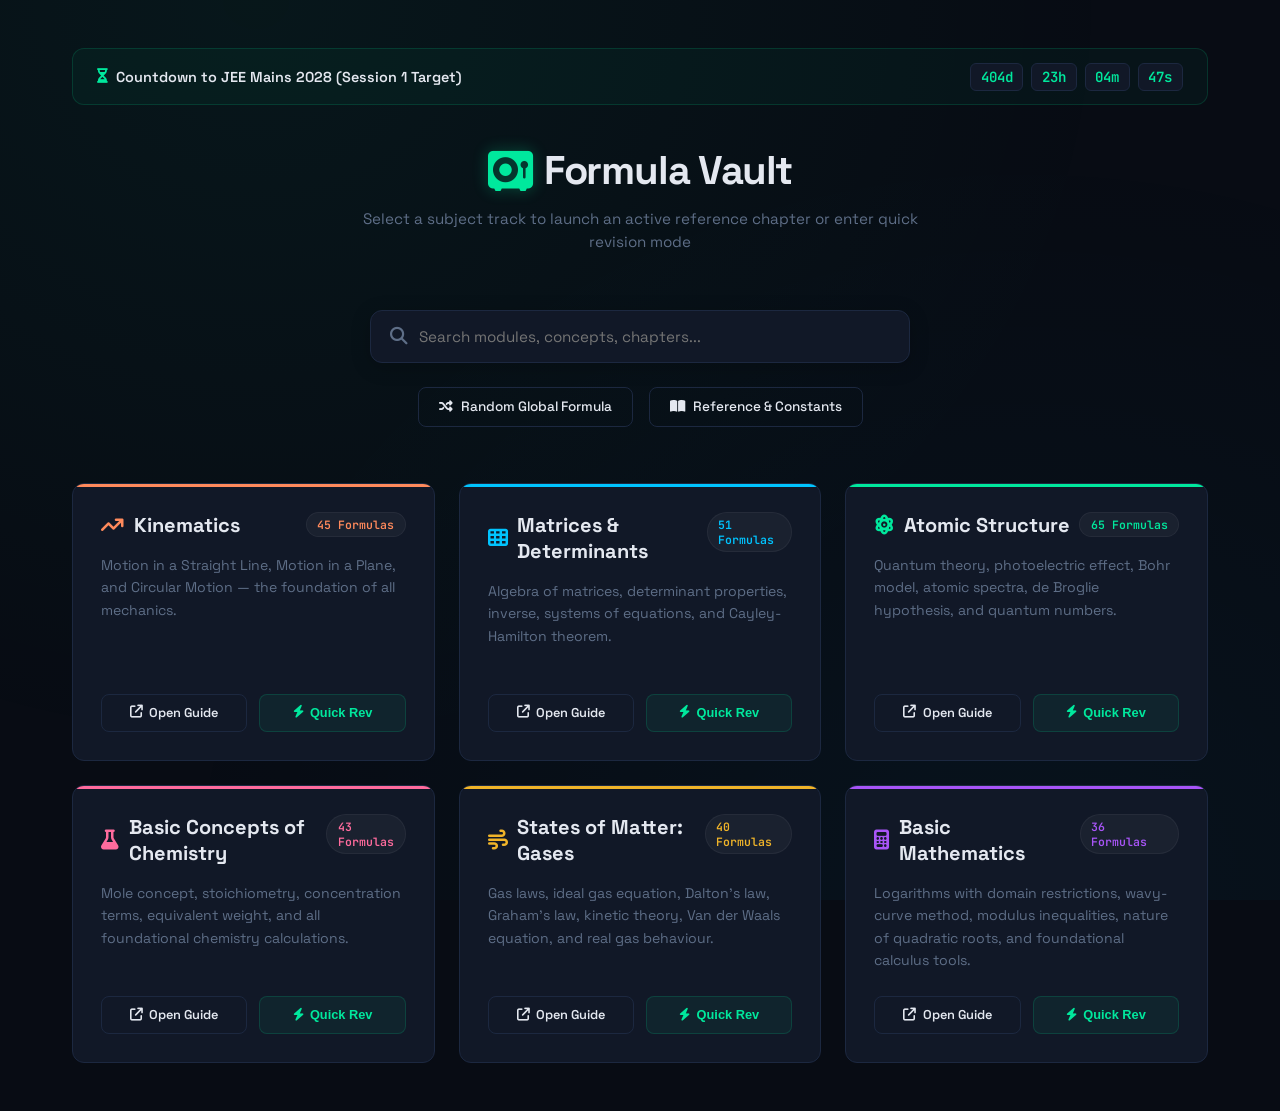
==== index.html @ 4674972c "Add files via upload" ====
<!DOCTYPE html>
<html lang="en">
<head>
<meta charset="UTF-8">
<meta name="viewport" content="width=device-width, initial-scale=1.0">
<title>Formula Vault — Portal</title>
<link href="https://fonts.googleapis.com/css2?family=Space+Grotesk:wght@300;400;500;600;700;800&family=JetBrains+Mono:wght@400;500;600&display=swap" rel="stylesheet">
<link rel="stylesheet" href="https://cdnjs.cloudflare.com/ajax/libs/font-awesome/6.5.0/css/all.min.css">
<style>
:root {
  --bg: #080c14;
  --bg2: #0e1420;
  --card: #111827;
  --card2: #161f30;
  --border: #1c2840;
  --fg: #e4e8f0;
  --muted: #5e6e87;
  --accent: #00e89d;
  --radius: 12px;
}

* { margin: 0; padding: 0; box-sizing: border-box; }

body {
  font-family: 'Space Grotesk', sans-serif;
  background: var(--bg);
  color: var(--fg);
  min-height: 100vh;
  overflow-x: hidden;
}

body::before {
  content: '';
  position: fixed;
  inset: 0;
  background: radial-gradient(ellipse at 20% 0%, rgba(0, 232, 157, 0.05), transparent 60%),
              radial-gradient(ellipse at 80% 100%, rgba(0, 196, 255, 0.04), transparent 60%);
  pointer-events: none;
  z-index: 0;
}

.portal-container {
  max-width: 1200px;
  margin: 0 auto;
  padding: 3rem 2rem;
  position: relative;
  z-index: 1;
}

/* Countdown Widget */
.countdown-container {
  background: rgba(0, 232, 157, 0.04);
  border: 1px solid rgba(0, 232, 157, 0.15);
  border-radius: var(--radius);
  padding: 0.85rem 1.5rem;
  display: flex;
  align-items: center;
  justify-content: space-between;
  margin-bottom: 2.5rem;
  flex-wrap: wrap;
  gap: 1rem;
}

.countdown-title {
  font-size: 0.9rem;
  font-weight: 600;
  color: var(--fg);
  display: flex;
  align-items: center;
  gap: 0.5rem;
}

.countdown-title i {
  color: var(--accent);
}

.countdown-timer {
  display: flex;
  gap: 0.5rem;
}

.timer-segment {
  font-family: 'JetBrains Mono', monospace;
  background: var(--card);
  border: 1px solid var(--border);
  padding: 0.25rem 0.6rem;
  border-radius: 6px;
  font-size: 0.88rem;
  font-weight: 600;
  color: var(--accent);
}

.portal-header {
  text-align: center;
  margin-bottom: 3.5rem;
}

.portal-header h1 {
  font-size: 2.5rem;
  font-weight: 800;
  color: var(--fg);
  letter-spacing: -0.03em;
  margin-bottom: 0.75rem;
  display: flex;
  align-items: center;
  justify-content: center;
  gap: 0.75rem;
}

.portal-header h1 i {
  color: var(--accent);
  text-shadow: 0 0 15px rgba(0, 232, 157, 0.3);
}

.portal-header p {
  color: var(--muted);
  font-size: 0.95rem;
  max-width: 600px;
  margin: 0 auto;
  line-height: 1.5;
}

.portal-search {
  max-width: 540px;
  margin: 2.5rem auto 1.5rem;
  position: relative;
}

.portal-search i {
  position: absolute;
  left: 1.25rem;
  top: 50%;
  transform: translateY(-50%);
  color: var(--muted);
  font-size: 1.1rem;
}

.portal-search input {
  width: 100%;
  padding: 1rem 1.25rem 1rem 3rem;
  background: var(--card);
  border: 1px solid var(--border);
  border-radius: var(--radius);
  color: var(--fg);
  font-family: inherit;
  font-size: 0.95rem;
  outline: none;
  transition: all 0.25s ease;
  box-shadow: 0 4px 20px rgba(0, 0, 0, 0.2);
}

.portal-search input:focus {
  border-color: var(--accent);
  box-shadow: 0 4px 25px rgba(0, 232, 157, 0.1);
}

.portal-actions-bar {
  display: flex;
  justify-content: center;
  gap: 1rem;
  margin-bottom: 3.5rem;
}

.action-btn {
  display: inline-flex;
  align-items: center;
  justify-content: center;
  gap: 0.5rem;
  padding: 0.65rem 1.25rem;
  border-radius: 8px;
  border: 1px solid var(--border);
  background: transparent;
  color: var(--fg);
  font-family: inherit;
  font-size: 0.85rem;
  font-weight: 500;
  cursor: pointer;
  transition: all 0.2s;
}

.action-btn:hover {
  border-color: var(--accent);
  color: var(--accent);
  background: rgba(0, 232, 157, 0.05);
}

/* Starred Cheat Sheet Section */
.starred-section {
  margin-bottom: 3.5rem;
  display: none;
}

.starred-section.has-stars {
  display: block;
}

.starred-title {
  font-size: 1.2rem;
  font-weight: 700;
  color: var(--fg);
  margin-bottom: 1.25rem;
  display: flex;
  align-items: center;
  gap: 0.5rem;
}

.starred-title i {
  color: #ffb81c;
}

.starred-grid {
  display: grid;
  grid-template-columns: repeat(auto-fill, minmax(280px, 1fr));
  gap: 1rem;
}

.starred-card {
  background: var(--card2);
  border: 1px solid var(--border);
  border-radius: 8px;
  padding: 1.1rem;
  cursor: pointer;
  position: relative;
  transition: all 0.2s;
}

.starred-card:hover {
  border-color: var(--accent);
}

.sc-header {
  display: flex;
  justify-content: space-between;
  align-items: center;
  font-size: 0.68rem;
  color: var(--muted);
  text-transform: uppercase;
  margin-bottom: 0.5rem;
  font-weight: 600;
}

.sc-name {
  font-weight: 600;
  font-size: 0.85rem;
  color: var(--fg);
  margin-bottom: 0.4rem;
}

.sc-formula {
  font-family: 'JetBrains Mono', monospace;
  font-size: 0.82rem;
  color: var(--accent);
  word-break: break-all;
}

.sc-unstar {
  background: none;
  border: none;
  color: #ffb81c;
  cursor: pointer;
  font-size: 0.85rem;
  transition: color 0.15s;
}

.sc-unstar:hover {
  color: var(--muted);
}

/* Update these two classes in your index.html style block */
.chapter-grid {
  display: grid;
  grid-template-columns: repeat(auto-fill, minmax(320px, 1fr));
  gap: 1.5rem;
  grid-auto-rows: 1fr; /* Forces all cards in a row to have the same height */
}

.chapter-card {
  background: var(--card);
  border: 1px solid var(--border);
  border-radius: var(--radius);
  padding: 1.75rem;
  transition: all 0.3s cubic-bezier(0.4, 0, 0.2, 1);
  display: flex;
  flex-direction: column;
  justify-content: space-between;
  height: 100%; /* Stretches the card to fill the row height */
  position: relative;
  overflow: hidden;
}

.chapter-card::after {
  content: '';
  position: absolute;
  top: 0;
  left: 0;
  width: 100%;
  height: 3px;
  background: var(--card-accent, var(--accent));
}

.chapter-card:hover {
  transform: translateY(-5px);
  border-color: var(--card-accent, var(--accent));
  box-shadow: 0 12px 30px -10px rgba(0, 0, 0, 0.4);
}

.chapter-card-head {
  display: flex;
  align-items: flex-start;
  justify-content: space-between;
  margin-bottom: 1rem;
}

.chapter-card-title {
  font-size: 1.25rem;
  font-weight: 700;
  color: var(--fg);
  display: flex;
  align-items: center;
  gap: 0.6rem;
}

.chapter-card-title i {
  color: var(--card-accent, var(--accent));
}

.chapter-card-desc {
  font-size: 0.88rem;
  color: var(--muted);
  margin-bottom: 1.5rem;
  line-height: 1.6;
  flex-grow: 1;
}

.badge {
  background: rgba(255, 255, 255, 0.04);
  color: var(--card-accent, var(--accent));
  border: 1px solid rgba(255, 255, 255, 0.05);
  padding: 0.25rem 0.65rem;
  border-radius: 20px;
  font-size: 0.72rem;
  font-weight: 600;
  font-family: 'JetBrains Mono', monospace;
}

.chapter-card-actions {
  display: flex;
  gap: 0.75rem;
}

.chapter-card-actions .btn {
  flex: 1;
  text-decoration: none;
  text-align: center;
  padding: 0.6rem;
  font-size: 0.8rem;
  font-weight: 600;
  border-radius: 8px;
  transition: all 0.2s;
  display: flex;
  align-items: center;
  justify-content: center;
  gap: 0.4rem;
}

.btn-guide {
  background: transparent;
  border: 1px solid var(--border);
  color: var(--fg);
}

.btn-guide:hover {
  border-color: var(--card-accent, var(--accent));
  color: var(--card-accent, var(--accent));
}

.btn-revision {
  background: rgba(0, 232, 157, 0.06);
  border: 1px solid rgba(0, 232, 157, 0.15);
  color: var(--accent);
}

.btn-revision:hover {
  background: rgba(0, 232, 157, 0.15);
  border-color: var(--accent);
}

/* Modals & Tool Sheets */
.modal-overlay {
  position: fixed;
  inset: 0;
  background: rgba(0, 0, 0, 0.8);
  z-index: 300;
  display: flex;
  align-items: center;
  justify-content: center;
  opacity: 0;
  pointer-events: none;
  transition: opacity 0.25s;
  backdrop-filter: blur(4px);
}

.modal-overlay.show {
  opacity: 1;
  pointer-events: auto;
}

.modal {
  background: var(--card);
  border: 1px solid var(--border);
  border-radius: 16px;
  padding: 2.25rem;
  max-width: 550px;
  width: 90%;
  text-align: center;
  transform: scale(0.9);
  transition: transform 0.25s;
  box-shadow: 0 20px 50px rgba(0, 0, 0, 0.6);
  position: relative;
}

.modal-overlay.show .modal {
  transform: scale(1);
}

.modal-close {
  position: absolute;
  top: 1.25rem;
  right: 1.25rem;
  background: none;
  border: none;
  color: var(--muted);
  cursor: pointer;
  font-size: 1.2rem;
  transition: color 0.15s;
}

.modal-close:hover {
  color: var(--accent);
}

.modal .modal-subject {
  font-size: 0.72rem;
  text-transform: uppercase;
  letter-spacing: 0.06em;
  margin-bottom: 0.5rem;
  font-weight: 700;
}

.modal .modal-name {
  font-size: 1.15rem;
  font-weight: 600;
  margin-bottom: 1.5rem;
  color: var(--fg);
}

.modal .modal-formula {
  font-family: 'JetBrains Mono', monospace;
  font-size: 1.3rem;
  font-weight: 600;
  padding: 1.5rem 1.25rem;
  background: var(--bg);
  border: 1px solid var(--border);
  border-radius: 10px;
  margin-bottom: 1.5rem;
  min-height: 70px;
  display: flex;
  align-items: center;
  justify-content: center;
  cursor: pointer;
  transition: all 0.2s;
  color: var(--fg);
}

.modal .modal-formula:hover {
  border-color: var(--accent);
}

.modal .modal-formula.hidden-f {
  filter: blur(10px);
  user-select: none;
}

.modal .modal-btns {
  display: flex;
  gap: 0.75rem;
  justify-content: center;
}

.modal .modal-btns button {
  padding: 0.6rem 1.5rem;
  border-radius: 8px;
  border: 1px solid var(--border);
  background: transparent;
  color: var(--fg);
  font-family: inherit;
  font-size: 0.85rem;
  font-weight: 600;
  cursor: pointer;
  transition: all 0.2s;
}

.modal .modal-btns button:hover {
  border-color: var(--accent);
  color: var(--accent);
}

.modal .modal-btns button.primary {
  background: var(--accent);
  color: #080c14;
  border-color: var(--accent);
}

.modal .modal-btns button.primary:hover {
  opacity: 0.85;
}

/* Constants Reference Panel */
.ref-table {
  width: 100%;
  border-collapse: collapse;
  margin-top: 1rem;
  text-align: left;
}

.ref-table th, .ref-table td {
  padding: 0.65rem 0.75rem;
  font-size: 0.82rem;
  border-bottom: 1px solid var(--border);
}

.ref-table th {
  color: var(--muted);
  font-weight: 600;
}

.ref-table td code {
  font-family: 'JetBrains Mono', monospace;
  color: var(--accent);
}

#toast {
  position: fixed;
  bottom: 2rem;
  right: 2rem;
  padding: 0.75rem 1.25rem;
  background: var(--card2);
  border: 1px solid var(--accent);
  border-radius: 8px;
  font-size: 0.85rem;
  color: var(--accent);
  z-index: 500;
  opacity: 0;
  transform: translateY(10px);
  transition: all 0.25s;
  pointer-events: none;
  display: flex;
  align-items: center;
  gap: 0.5rem;
  box-shadow: 0 10px 30px rgba(0, 232, 157, 0.15);
}

#toast.show {
  opacity: 1;
  transform: translateY(0);
}

.no-results {
  text-align: center;
  padding: 5rem 2rem;
  color: var(--muted);
  grid-column: 1 / -1;
}

.no-results i {
  font-size: 2.5rem;
  margin-bottom: 1.25rem;
  display: block;
  opacity: 0.4;
}

.no-results p {
  font-size: 1rem;
}
</style>
</head>
<body>

<div class="portal-container">
  <!-- Countdown targeted at JEE Main 2028 (Mid-January) -->
  <div class="countdown-container">
    <span class="countdown-title"><i class="fa-solid fa-hourglass-half"></i> Countdown to JEE Mains 2028 (Session 1 Target)</span>
    <div class="countdown-timer" id="timer">
      <div class="timer-segment" id="days">--d</div>
      <div class="timer-segment" id="hours">--h</div>
      <div class="timer-segment" id="mins">--m</div>
      <div class="timer-segment" id="secs">--s</div>
    </div>
  </div>

  <header class="portal-header">
    <h1><i class="fa-solid fa-vault"></i>Formula Vault</h1>
    <p>Select a subject track to launch an active reference chapter or enter quick revision mode</p>
  </header>

  <div class="portal-search">
    <i class="fa-solid fa-magnifying-glass"></i>
    <input type="text" id="searchInput" placeholder="Search modules, concepts, chapters..." aria-label="Search modules">
  </div>

  <div class="portal-actions-bar">
    <button class="action-btn" id="randomBtn"><i class="fa-solid fa-shuffle"></i> Random Global Formula</button>
    <button class="action-btn" id="constantsBtn"><i class="fa-solid fa-book-open"></i> Reference &amp; Constants</button>
  </div>

  <!-- Starred Formulas Cheat Sheet -->
  <section class="starred-section" id="starredSection">
    <h2 class="starred-title"><i class="fa-solid fa-star"></i> My Starred Cheat Sheet</h2>
    <div class="starred-grid" id="starredGrid"></div>
  </section>

  <div class="chapter-grid" id="chapterGrid"></div>
</div>

<!-- Global Quick Revision Modal -->
<div class="modal-overlay" id="modal">
  <div class="modal">
    <button class="modal-close" onclick="closeModal('modal')"><i class="fa-solid fa-xmark"></i></button>
    <div class="modal-subject" id="modalSubject"></div>
    <div class="modal-name" id="modalName"></div>
    <div class="modal-formula hidden-f" id="modalFormula">—</div>
    <div class="modal-btns">
      <button id="modalReveal">Reveal</button>
      <button id="modalNext" class="primary">Next</button>
    </div>
  </div>
</div>

<!-- Constants Reference Sheet Modal -->
<div class="modal-overlay" id="constantsModal">
  <div class="modal" style="text-align: left; max-width: 600px;">
    <button class="modal-close" onclick="closeModal('constantsModal')"><i class="fa-solid fa-xmark"></i></button>
    <h2 style="font-size: 1.25rem; margin-bottom: 0.5rem;"><i class="fa-solid fa-book-open" style="color: var(--accent);"></i> Physical Constants &amp; Conversions</h2>
    <p style="font-size: 0.85rem; color: var(--muted); margin-bottom: 1rem;">High-yield baseline metrics for computations.</p>
    
    <table class="ref-table">
      <thead>
        <tr>
          <th>Quantity / Constant</th>
          <th>Standard Notation / Value</th>
        </tr>
      </thead>
      <tbody>
        <tr>
          <td>Planck's Constant (<b>h</b>)</td>
          <td><code>6.626 × 10⁻³⁴ J·s</code></td>
        </tr>
        <tr>
          <td>Speed of Light (<b>c</b>)</td>
          <td><code>3 × 10⁸ m/s</code></td>
        </tr>
        <tr>
          <td>Avogadro's Number (<b>N<sub>A</sub></b>)</td>
          <td><code>6.022 × 10²³ mol⁻¹</code></td>
        </tr>
        <tr>
          <td>Universal Gas Constant (<b>R</b>)</td>
          <td><code>8.314 J/(mol·K) | 0.0821 L·atm/(mol·K)</code></td>
        </tr>
        <tr>
          <td>Electron Charge (e)</td>
          <td><code>1.602 × 10⁻¹⁹ C</code></td>
        </tr>
        <tr>
          <td>1 Electron Volt (eV)</td>
          <td><code>1.602 × 10⁻¹⁹ J</code></td>
        </tr>
        <tr>
          <td>1 Litre-Atmosphere</td>
          <td><code>101.325 Joules</code></td>
        </tr>
      </tbody>
    </table>
  </div>
</div>

<div id="toast"><i class="fa-solid fa-check"></i> <span id="toastMsg">Copied!</span></div>

<script>
const CHAPTER_MANIFEST = [
  {
    id: 'kinematics',
    title: 'Kinematics',
    desc: 'Motion in a Straight Line, Motion in a Plane, and Circular Motion — the foundation of all mechanics.',
    icon: 'fa-solid fa-arrow-trend-up',
    color: '#ff8a5c',
    count: 45,
    path: 'chapters/kinematics.html',
    keywords: ['motion', 'velocity', 'acceleration', 'gravity', 'projectile', 'circular']
  },
  {
    id: 'matrices',
    title: 'Matrices & Determinants',
    desc: 'Algebra of matrices, determinant properties, inverse, systems of equations, and Cayley-Hamilton theorem.',
    icon: 'fa-solid fa-table-cells',
    color: '#00c4ff',
    count: 51,
    path: 'chapters/matrices.html',
    keywords: ['symmetric', 'determinants', 'transpose', 'adjoint', 'cramer', 'inverse']
  },
  {
    id: 'atomic',
    title: 'Atomic Structure',
    desc: 'Quantum theory, photoelectric effect, Bohr model, atomic spectra, de Broglie hypothesis, and quantum numbers.',
    icon: 'fa-solid fa-atom',
    color: '#00e89d',
    count: 65,
    path: 'chapters/atomic-structure.html',
    keywords: ['bohr', 'quantum', 'spectral', 'rydberg', 'photoelectric', 'nodes']
  },
  {
    id: 'chemistry-concepts',
    title: 'Basic Concepts of Chemistry',
    desc: 'Mole concept, stoichiometry, concentration terms, equivalent weight, and all foundational chemistry calculations.',
    icon: 'fa-solid fa-flask',
    color: '#ff6b9d',
    count: 43,
    path: 'chapters/chemistry-concepts.html',
    keywords: ['mole', 'molarity', 'molality', 'normality', 'yield', 'stoichiometry', 'empirical']
  },
  {
    id: 'gases',
    title: 'States of Matter: Gases',
    desc: 'Gas laws, ideal gas equation, Dalton\'s law, Graham\'s law, kinetic theory, Van der Waals equation, and real gas behaviour.',
    icon: 'fa-solid fa-wind',
    color: '#f0b429',
    count: 40,
    path: 'chapters/gases.html',
    keywords: ['gas', 'boyle', 'charles', 'dalton', 'graham', 'rms', 'speed', 'thermo', 'critical', 'van der waals']
  },
  {
    id: 'basic-maths',
    title: 'Basic Mathematics',
    desc: 'Logarithms with domain restrictions, wavy-curve method, modulus inequalities, nature of quadratic roots, and foundational calculus tools.',
    icon: 'fa-solid fa-calculator',
    color: '#a855f7',
    count: 36,
    path: 'chapters/basic-maths.html',
    keywords: ['log', 'base', 'domain', 'modulus', 'inequality', 'differentiation', 'integration', 'discriminant']
  }
];

const CORE_RANDOM_POOL = [
  { subject: 'Kinematics', color: '#ff8a5c', name: 'Time of Flight', formula: 'T = 2u sinθ / g' },
  { subject: 'Kinematics', color: '#ff8a5c', name: 'Trajectory Equation', formula: 'y = x tanθ − gx² / (2u² cos²θ)' },
  { subject: 'Kinematics', color: '#ff8a5c', name: 'Centripetal Acceleration', formula: 'a_c = v²/r = ω²r' },
  { subject: 'Matrices & Determinants', color: '#00c4ff', name: 'Determinant of Adjoint', formula: '|adj A| = |A|^(n−1)' },
  { subject: 'Matrices & Determinants', color: '#00c4ff', name: 'Cayley-Hamilton Theorem', formula: 'A² − (tr A)A + |A|I = O' },
  { subject: 'Atomic Structure', color: '#00e89d', name: 'Bohr Radius', formula: 'r_n = 0.529 × n²/Z Å' },
  { subject: 'Atomic Structure', color: '#00e89d', name: 'de Broglie Wavelength', formula: 'λ = h/√(2mKE)' },
  { subject: 'Basic Concepts of Chemistry', color: '#ff6b9d', name: 'Molarity-Molality Link', formula: 'm = (M × 1000) / (1000d − M × M_solute)' },
  { subject: 'Basic Concepts of Chemistry', color: '#ff6b9d', name: 'Equivalent Weight', formula: 'E = M / n-factor' }
];

// JEE 2028 Countdown Target calculation
const targetDate = new Date('January 15, 2028 00:00:00').getTime();

function updateCountdown() {
  const now = new Date().getTime();
  const diff = targetDate - now;
  
  if (diff <= 0) {
    document.getElementById('timer').innerHTML = "<div class='timer-segment' style='width:auto;'>Session 1 Underway!</div>";
    return;
  }
  
  const days = Math.floor(diff / (1000 * 60 * 60 * 24));
  const hours = Math.floor((diff % (1000 * 60 * 60 * 24)) / (1000 * 60 * 60));
  const mins = Math.floor((diff % (1000 * 60 * 60)) / (1000 * 60));
  const secs = Math.floor((diff % (1000 * 60)) / 1000);
  
  document.getElementById('days').textContent = String(days).padStart(2, '0') + 'd';
  document.getElementById('hours').textContent = String(hours).padStart(2, '0') + 'h';
  document.getElementById('mins').textContent = String(mins).padStart(2, '0') + 'm';
  document.getElementById('secs').textContent = String(secs).padStart(2, '0') + 's';
}

setInterval(updateCountdown, 1000);
updateCountdown();

// Starred Cheat Sheet Logic
function loadStarredFormulas() {
  const starred = JSON.parse(localStorage.getItem('starredFormulas')) || [];
  const section = document.getElementById('starredSection');
  const grid = document.getElementById('starredGrid');
  
  if (starred.length === 0) {
    section.classList.remove('has-stars');
    return;
  }
  
  section.classList.add('has-stars');
  grid.innerHTML = starred.map((item, index) => `
    <div class="starred-card" onclick="copyStarredFormula('${esc(item.formula)}')">
      <div class="sc-header">
        <span>${esc(item.subject)}</span>
        <button class="sc-unstar" onclick="unstarFormula(event, ${index})"><i class="fa-solid fa-star"></i></button>
      </div>
      <div class="sc-name">${esc(item.name)}</div>
      <div class="sc-formula">${esc(item.formula)}</div>
    </div>
  `).join('');
}

function copyStarredFormula(formulaText) {
  navigator.clipboard.writeText(formulaText).then(() => {
    showToast('Formula copied!');
  });
}

function unstarFormula(event, index) {
  event.stopPropagation();
  let starred = JSON.parse(localStorage.getItem('starredFormulas')) || [];
  starred.splice(index, 1);
  localStorage.setItem('starredFormulas', JSON.stringify(starred));
  loadStarredFormulas();
}

function esc(s) { return String(s).replace(/</g, '&lt;').replace(/>/g, '&gt;'); }

function showToast(msg) {
  const t = document.getElementById('toast');
  document.getElementById('toastMsg').textContent = msg;
  t.classList.add('show');
  setTimeout(() => t.classList.remove('show'), 1500);
}

function renderDashboard(filterText = '') {
  const container = document.getElementById('chapterGrid');
  const q = filterText.toLowerCase().trim();
  
  const filtered = CHAPTER_MANIFEST.filter(item => 
    item.title.toLowerCase().includes(q) || 
    item.desc.toLowerCase().includes(q) ||
    item.keywords.some(k => k.includes(q))
  );

  if (filtered.length === 0) {
    container.innerHTML = `
      <div class="no-results">
        <i class="fa-solid fa-magnifying-glass"></i>
        <p>No chapters matched your search terms.</p>
      </div>`;
    return;
  }

  container.innerHTML = filtered.map(item => `
    <div class="chapter-card" style="--card-accent: ${item.color}">
      <div>
        <div class="chapter-card-head">
          <span class="chapter-card-title"><i class="${item.icon}"></i> ${item.title}</span>
          <span class="badge">${item.count} Formulas</span>
        </div>
        <p class="chapter-card-desc">${item.desc}</p>
      </div>
      <div class="chapter-card-actions">
        <a href="${item.path}" class="btn btn-guide"><i class="fa-solid fa-arrow-up-right-from-square"></i> Open Guide</a>
        <button class="btn btn-revision" onclick="startQuickRevision('${item.id}')"><i class="fa-solid fa-bolt"></i> Quick Rev</button>
      </div>
    </div>
  `).join('');
}

// Random Formula Modals
const modal = document.getElementById('modal');
const modalSubject = document.getElementById('modalSubject');
const modalName = document.getElementById('modalName');
const modalFormula = document.getElementById('modalFormula');
let modalRevealed = false;

function showRandomFormula() {
  const randomElement = CORE_RANDOM_POOL[Math.floor(Math.random() * CORE_RANDOM_POOL.length)];
  modalSubject.textContent = randomElement.subject;
  modalSubject.style.color = randomElement.color;
  modalName.textContent = randomElement.name;
  modalFormula.textContent = randomElement.formula;
  modalFormula.classList.add('hidden-f');
  modalRevealed = false;
  document.getElementById('modalReveal').textContent = 'Reveal';
  modal.classList.add('show');
}

function startQuickRevision(chapterId) {
  const chapter = CHAPTER_MANIFEST.find(c => c.id === chapterId);
  if (chapter) {
    window.location.href = `${chapter.path}?mode=quick`;
  }
}

function closeModal(modalId) {
  document.getElementById(modalId).classList.remove('show');
}

document.getElementById('searchInput').addEventListener('input', e => renderDashboard(e.target.value));
document.getElementById('randomBtn').addEventListener('click', showRandomFormula);
document.getElementById('constantsBtn').addEventListener('click', () => {
  document.getElementById('constantsModal').classList.add('show');
});

document.getElementById('modalReveal').addEventListener('click', () => {
  if (!modalRevealed) {
    modalFormula.classList.remove('hidden-f');
    modalRevealed = true;
    document.getElementById('modalReveal').textContent = 'Copy';
  } else {
    navigator.clipboard.writeText(modalFormula.textContent).then(() => {
      showToast('Formula copied!');
    });
  }
});

document.getElementById('modalNext').addEventListener('click', showRandomFormula);

// Close overlay if background clicked
window.addEventListener('click', e => {
  if (e.target.classList.contains('modal-overlay')) {
    e.target.classList.remove('show');
  }
});

// Run layout render on execution
renderDashboard();
loadStarredFormulas();
</script>
</body>
</html>
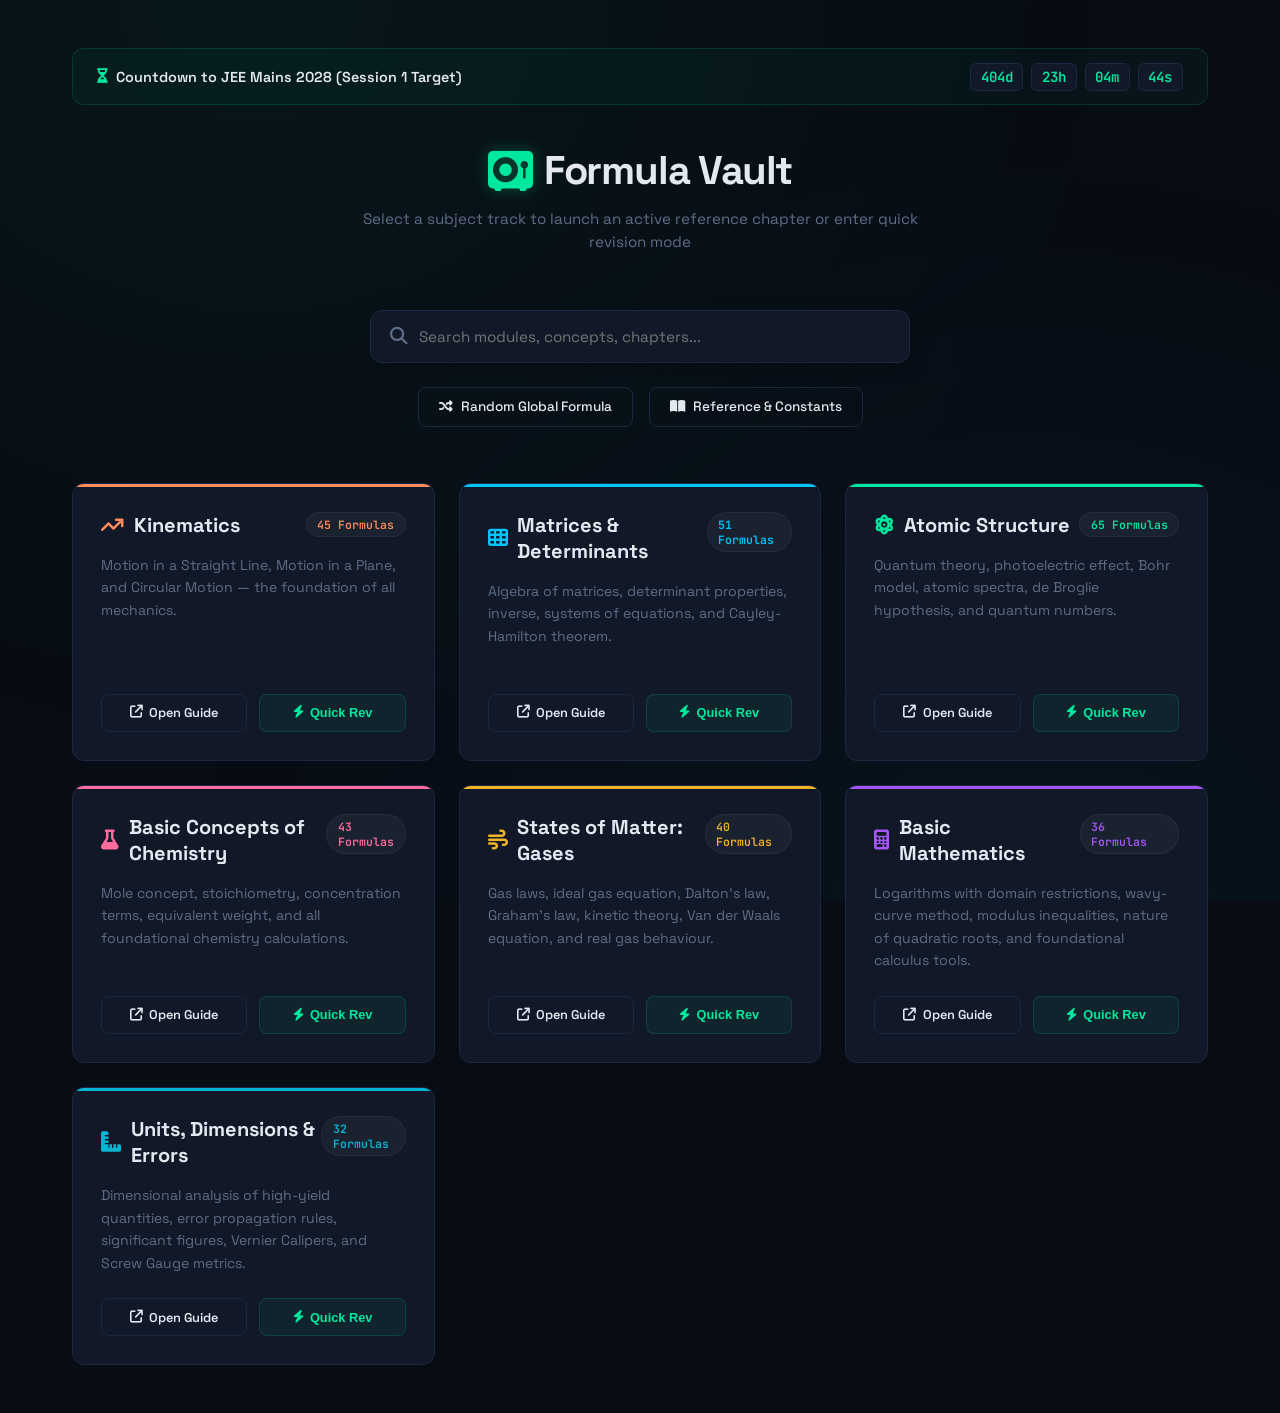
==== commit 477315ac: "Add units and dimensions section to index.html" ====
--- a/index.html
+++ b/index.html
@@ -747,6 +747,16 @@
     count: 36,
     path: 'chapters/basic-maths.html',
     keywords: ['log', 'base', 'domain', 'modulus', 'inequality', 'differentiation', 'integration', 'discriminant']
+  },
+  {
+    id: 'units-dimensions',
+    title: 'Units, Dimensions & Errors',
+    desc: 'Dimensional analysis of high-yield quantities, error propagation rules, significant figures, Vernier Calipers, and Screw Gauge metrics.',
+    icon: 'fa-solid fa-ruler-combined',
+    color: '#06b6d4',
+    count: 32,
+    path: 'chapters/units-dimensions.html',
+    keywords: ['dimension', 'unit', 'error', 'vernier', 'screw gauge', 'significant', 'least count']
   }
 ];
 
@@ -933,4 +943,4 @@
 loadStarredFormulas();
 </script>
 </body>
-</html>+</html>
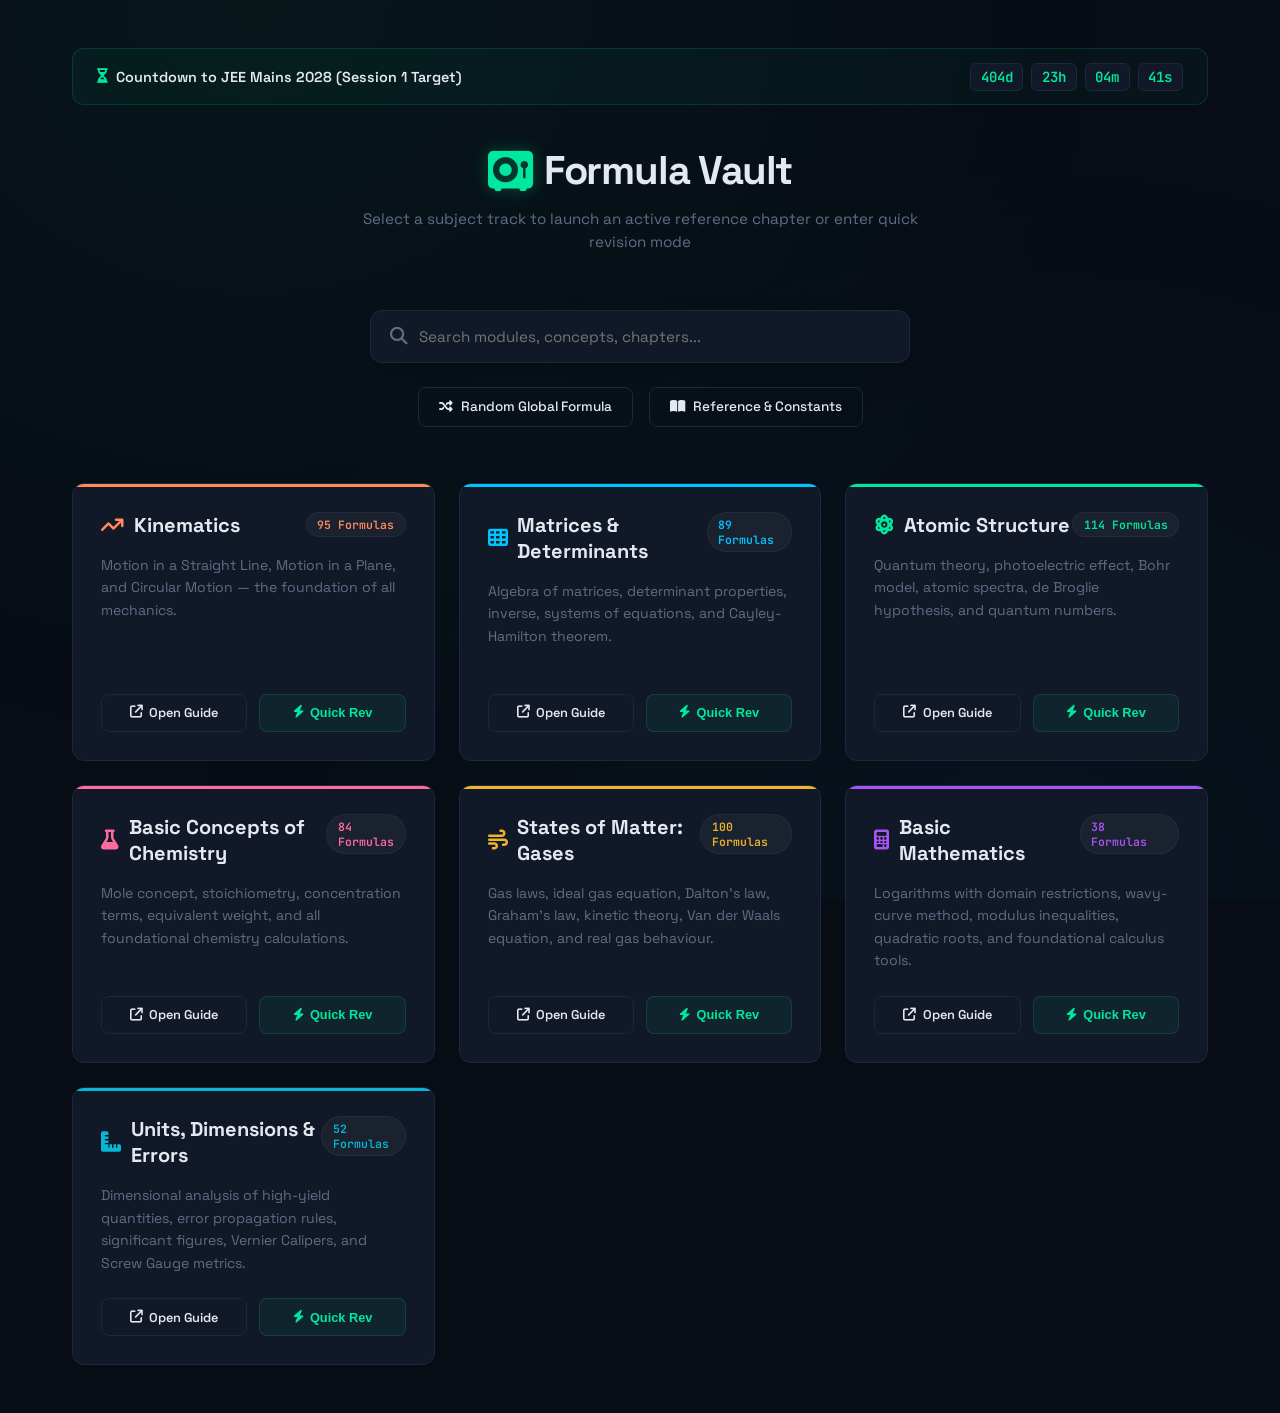
==== commit da4caef8: "Update chapter counts and descriptions in index.html" ====
--- a/index.html
+++ b/index.html
@@ -694,7 +694,7 @@
     desc: 'Motion in a Straight Line, Motion in a Plane, and Circular Motion — the foundation of all mechanics.',
     icon: 'fa-solid fa-arrow-trend-up',
     color: '#ff8a5c',
-    count: 45,
+    count: 95,
     path: 'chapters/kinematics.html',
     keywords: ['motion', 'velocity', 'acceleration', 'gravity', 'projectile', 'circular']
   },
@@ -704,7 +704,7 @@
     desc: 'Algebra of matrices, determinant properties, inverse, systems of equations, and Cayley-Hamilton theorem.',
     icon: 'fa-solid fa-table-cells',
     color: '#00c4ff',
-    count: 51,
+    count: 89,
     path: 'chapters/matrices.html',
     keywords: ['symmetric', 'determinants', 'transpose', 'adjoint', 'cramer', 'inverse']
   },
@@ -714,7 +714,7 @@
     desc: 'Quantum theory, photoelectric effect, Bohr model, atomic spectra, de Broglie hypothesis, and quantum numbers.',
     icon: 'fa-solid fa-atom',
     color: '#00e89d',
-    count: 65,
+    count: 114,
     path: 'chapters/atomic-structure.html',
     keywords: ['bohr', 'quantum', 'spectral', 'rydberg', 'photoelectric', 'nodes']
   },
@@ -724,7 +724,7 @@
     desc: 'Mole concept, stoichiometry, concentration terms, equivalent weight, and all foundational chemistry calculations.',
     icon: 'fa-solid fa-flask',
     color: '#ff6b9d',
-    count: 43,
+    count: 84,
     path: 'chapters/chemistry-concepts.html',
     keywords: ['mole', 'molarity', 'molality', 'normality', 'yield', 'stoichiometry', 'empirical']
   },
@@ -734,17 +734,17 @@
     desc: 'Gas laws, ideal gas equation, Dalton\'s law, Graham\'s law, kinetic theory, Van der Waals equation, and real gas behaviour.',
     icon: 'fa-solid fa-wind',
     color: '#f0b429',
-    count: 40,
+    count: 100,
     path: 'chapters/gases.html',
     keywords: ['gas', 'boyle', 'charles', 'dalton', 'graham', 'rms', 'speed', 'thermo', 'critical', 'van der waals']
   },
   {
     id: 'basic-maths',
     title: 'Basic Mathematics',
-    desc: 'Logarithms with domain restrictions, wavy-curve method, modulus inequalities, nature of quadratic roots, and foundational calculus tools.',
+    desc: 'Logarithms with domain restrictions, wavy-curve method, modulus inequalities, quadratic roots, and foundational calculus tools.',
     icon: 'fa-solid fa-calculator',
     color: '#a855f7',
-    count: 36,
+    count: 38,
     path: 'chapters/basic-maths.html',
     keywords: ['log', 'base', 'domain', 'modulus', 'inequality', 'differentiation', 'integration', 'discriminant']
   },
@@ -754,7 +754,7 @@
     desc: 'Dimensional analysis of high-yield quantities, error propagation rules, significant figures, Vernier Calipers, and Screw Gauge metrics.',
     icon: 'fa-solid fa-ruler-combined',
     color: '#06b6d4',
-    count: 32,
+    count: 52,
     path: 'chapters/units-dimensions.html',
     keywords: ['dimension', 'unit', 'error', 'vernier', 'screw gauge', 'significant', 'least count']
   }
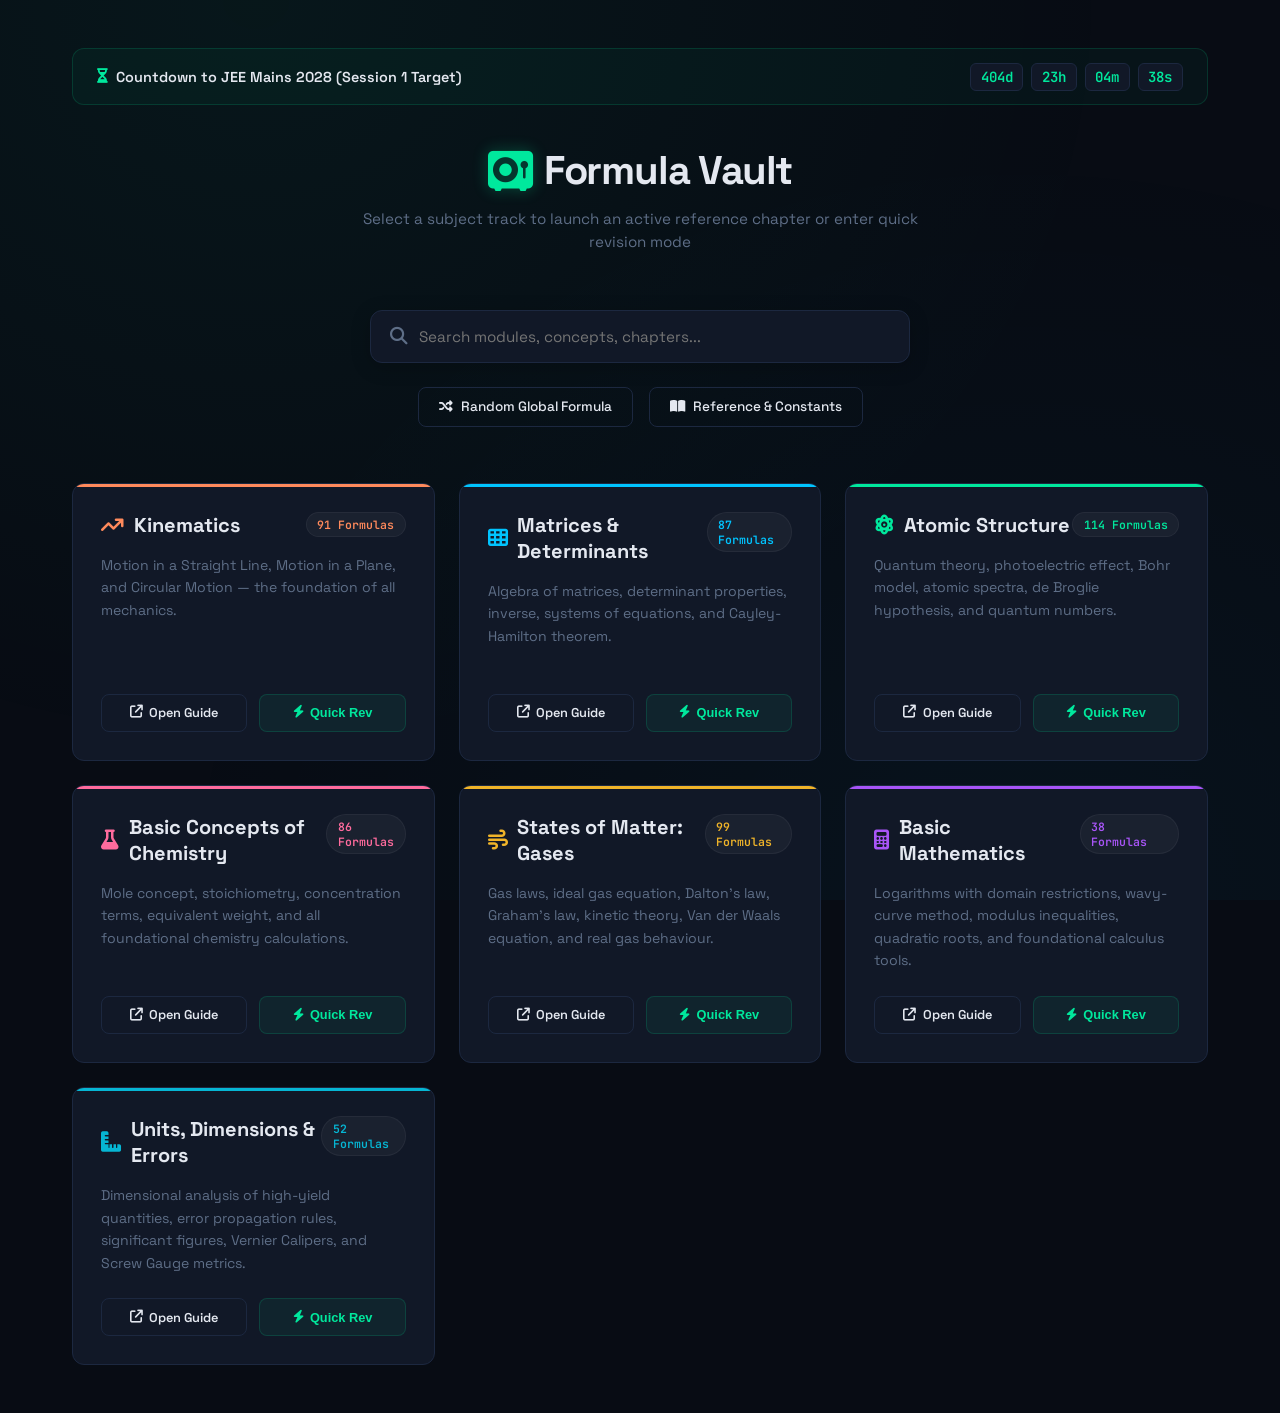
==== commit 6163261f: "Update chapter counts in index.html" ====
--- a/index.html
+++ b/index.html
@@ -694,7 +694,7 @@
     desc: 'Motion in a Straight Line, Motion in a Plane, and Circular Motion — the foundation of all mechanics.',
     icon: 'fa-solid fa-arrow-trend-up',
     color: '#ff8a5c',
-    count: 95,
+    count: 91,
     path: 'chapters/kinematics.html',
     keywords: ['motion', 'velocity', 'acceleration', 'gravity', 'projectile', 'circular']
   },
@@ -704,7 +704,7 @@
     desc: 'Algebra of matrices, determinant properties, inverse, systems of equations, and Cayley-Hamilton theorem.',
     icon: 'fa-solid fa-table-cells',
     color: '#00c4ff',
-    count: 89,
+    count: 87,
     path: 'chapters/matrices.html',
     keywords: ['symmetric', 'determinants', 'transpose', 'adjoint', 'cramer', 'inverse']
   },
@@ -724,7 +724,7 @@
     desc: 'Mole concept, stoichiometry, concentration terms, equivalent weight, and all foundational chemistry calculations.',
     icon: 'fa-solid fa-flask',
     color: '#ff6b9d',
-    count: 84,
+    count: 86,
     path: 'chapters/chemistry-concepts.html',
     keywords: ['mole', 'molarity', 'molality', 'normality', 'yield', 'stoichiometry', 'empirical']
   },
@@ -734,7 +734,7 @@
     desc: 'Gas laws, ideal gas equation, Dalton\'s law, Graham\'s law, kinetic theory, Van der Waals equation, and real gas behaviour.',
     icon: 'fa-solid fa-wind',
     color: '#f0b429',
-    count: 100,
+    count: 99,
     path: 'chapters/gases.html',
     keywords: ['gas', 'boyle', 'charles', 'dalton', 'graham', 'rms', 'speed', 'thermo', 'critical', 'van der waals']
   },
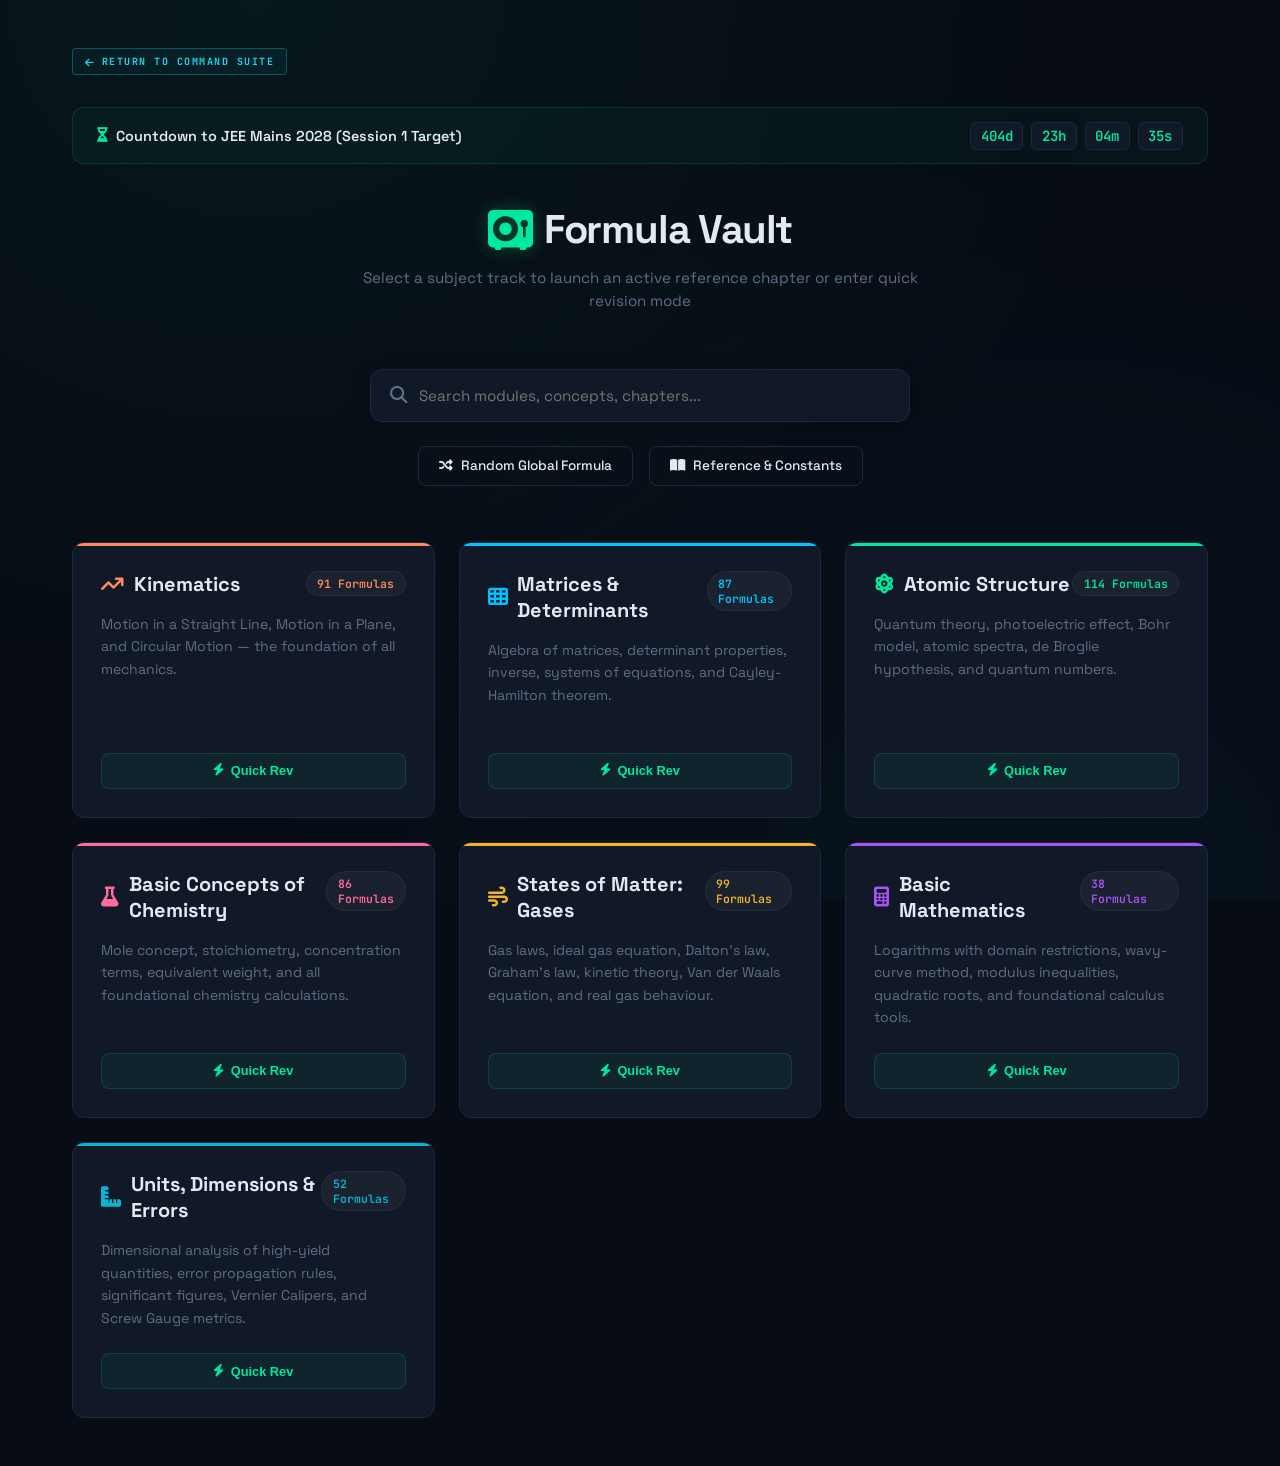
==== commit 1cf4d1f6: "Refactor index.html to include external resources Updated the HTML structure and added external styl" ====
--- a/index.html
+++ b/index.html
@@ -1,946 +1,124 @@
 <!DOCTYPE html>
 <html lang="en">
 <head>
-<meta charset="UTF-8">
-<meta name="viewport" content="width=device-width, initial-scale=1.0">
-<title>Formula Vault — Portal</title>
-<link href="https://fonts.googleapis.com/css2?family=Space+Grotesk:wght@300;400;500;600;700;800&family=JetBrains+Mono:wght@400;500;600&display=swap" rel="stylesheet">
-<link rel="stylesheet" href="https://cdnjs.cloudflare.com/ajax/libs/font-awesome/6.5.0/css/all.min.css">
-<style>
-:root {
-  --bg: #080c14;
-  --bg2: #0e1420;
-  --card: #111827;
-  --card2: #161f30;
-  --border: #1c2840;
-  --fg: #e4e8f0;
-  --muted: #5e6e87;
-  --accent: #00e89d;
-  --radius: 12px;
-}
-
-* { margin: 0; padding: 0; box-sizing: border-box; }
-
-body {
-  font-family: 'Space Grotesk', sans-serif;
-  background: var(--bg);
-  color: var(--fg);
-  min-height: 100vh;
-  overflow-x: hidden;
-}
-
-body::before {
-  content: '';
-  position: fixed;
-  inset: 0;
-  background: radial-gradient(ellipse at 20% 0%, rgba(0, 232, 157, 0.05), transparent 60%),
-              radial-gradient(ellipse at 80% 100%, rgba(0, 196, 255, 0.04), transparent 60%);
-  pointer-events: none;
-  z-index: 0;
-}
-
-.portal-container {
-  max-width: 1200px;
-  margin: 0 auto;
-  padding: 3rem 2rem;
-  position: relative;
-  z-index: 1;
-}
-
-/* Countdown Widget */
-.countdown-container {
-  background: rgba(0, 232, 157, 0.04);
-  border: 1px solid rgba(0, 232, 157, 0.15);
-  border-radius: var(--radius);
-  padding: 0.85rem 1.5rem;
-  display: flex;
-  align-items: center;
-  justify-content: space-between;
-  margin-bottom: 2.5rem;
-  flex-wrap: wrap;
-  gap: 1rem;
-}
-
-.countdown-title {
-  font-size: 0.9rem;
-  font-weight: 600;
-  color: var(--fg);
-  display: flex;
-  align-items: center;
-  gap: 0.5rem;
-}
-
-.countdown-title i {
-  color: var(--accent);
-}
-
-.countdown-timer {
-  display: flex;
-  gap: 0.5rem;
-}
-
-.timer-segment {
-  font-family: 'JetBrains Mono', monospace;
-  background: var(--card);
-  border: 1px solid var(--border);
-  padding: 0.25rem 0.6rem;
-  border-radius: 6px;
-  font-size: 0.88rem;
-  font-weight: 600;
-  color: var(--accent);
-}
-
-.portal-header {
-  text-align: center;
-  margin-bottom: 3.5rem;
-}
-
-.portal-header h1 {
-  font-size: 2.5rem;
-  font-weight: 800;
-  color: var(--fg);
-  letter-spacing: -0.03em;
-  margin-bottom: 0.75rem;
-  display: flex;
-  align-items: center;
-  justify-content: center;
-  gap: 0.75rem;
-}
-
-.portal-header h1 i {
-  color: var(--accent);
-  text-shadow: 0 0 15px rgba(0, 232, 157, 0.3);
-}
-
-.portal-header p {
-  color: var(--muted);
-  font-size: 0.95rem;
-  max-width: 600px;
-  margin: 0 auto;
-  line-height: 1.5;
-}
-
-.portal-search {
-  max-width: 540px;
-  margin: 2.5rem auto 1.5rem;
-  position: relative;
-}
-
-.portal-search i {
-  position: absolute;
-  left: 1.25rem;
-  top: 50%;
-  transform: translateY(-50%);
-  color: var(--muted);
-  font-size: 1.1rem;
-}
-
-.portal-search input {
-  width: 100%;
-  padding: 1rem 1.25rem 1rem 3rem;
-  background: var(--card);
-  border: 1px solid var(--border);
-  border-radius: var(--radius);
-  color: var(--fg);
-  font-family: inherit;
-  font-size: 0.95rem;
-  outline: none;
-  transition: all 0.25s ease;
-  box-shadow: 0 4px 20px rgba(0, 0, 0, 0.2);
-}
-
-.portal-search input:focus {
-  border-color: var(--accent);
-  box-shadow: 0 4px 25px rgba(0, 232, 157, 0.1);
-}
-
-.portal-actions-bar {
-  display: flex;
-  justify-content: center;
-  gap: 1rem;
-  margin-bottom: 3.5rem;
-}
-
-.action-btn {
-  display: inline-flex;
-  align-items: center;
-  justify-content: center;
-  gap: 0.5rem;
-  padding: 0.65rem 1.25rem;
-  border-radius: 8px;
-  border: 1px solid var(--border);
-  background: transparent;
-  color: var(--fg);
-  font-family: inherit;
-  font-size: 0.85rem;
-  font-weight: 500;
-  cursor: pointer;
-  transition: all 0.2s;
-}
-
-.action-btn:hover {
-  border-color: var(--accent);
-  color: var(--accent);
-  background: rgba(0, 232, 157, 0.05);
-}
-
-/* Starred Cheat Sheet Section */
-.starred-section {
-  margin-bottom: 3.5rem;
-  display: none;
-}
-
-.starred-section.has-stars {
-  display: block;
-}
-
-.starred-title {
-  font-size: 1.2rem;
-  font-weight: 700;
-  color: var(--fg);
-  margin-bottom: 1.25rem;
-  display: flex;
-  align-items: center;
-  gap: 0.5rem;
-}
-
-.starred-title i {
-  color: #ffb81c;
-}
-
-.starred-grid {
-  display: grid;
-  grid-template-columns: repeat(auto-fill, minmax(280px, 1fr));
-  gap: 1rem;
-}
-
-.starred-card {
-  background: var(--card2);
-  border: 1px solid var(--border);
-  border-radius: 8px;
-  padding: 1.1rem;
-  cursor: pointer;
-  position: relative;
-  transition: all 0.2s;
-}
-
-.starred-card:hover {
-  border-color: var(--accent);
-}
-
-.sc-header {
-  display: flex;
-  justify-content: space-between;
-  align-items: center;
-  font-size: 0.68rem;
-  color: var(--muted);
-  text-transform: uppercase;
-  margin-bottom: 0.5rem;
-  font-weight: 600;
-}
-
-.sc-name {
-  font-weight: 600;
-  font-size: 0.85rem;
-  color: var(--fg);
-  margin-bottom: 0.4rem;
-}
-
-.sc-formula {
-  font-family: 'JetBrains Mono', monospace;
-  font-size: 0.82rem;
-  color: var(--accent);
-  word-break: break-all;
-}
-
-.sc-unstar {
-  background: none;
-  border: none;
-  color: #ffb81c;
-  cursor: pointer;
-  font-size: 0.85rem;
-  transition: color 0.15s;
-}
-
-.sc-unstar:hover {
-  color: var(--muted);
-}
-
-/* Update these two classes in your index.html style block */
-.chapter-grid {
-  display: grid;
-  grid-template-columns: repeat(auto-fill, minmax(320px, 1fr));
-  gap: 1.5rem;
-  grid-auto-rows: 1fr; /* Forces all cards in a row to have the same height */
-}
-
-.chapter-card {
-  background: var(--card);
-  border: 1px solid var(--border);
-  border-radius: var(--radius);
-  padding: 1.75rem;
-  transition: all 0.3s cubic-bezier(0.4, 0, 0.2, 1);
-  display: flex;
-  flex-direction: column;
-  justify-content: space-between;
-  height: 100%; /* Stretches the card to fill the row height */
-  position: relative;
-  overflow: hidden;
-}
-
-.chapter-card::after {
-  content: '';
-  position: absolute;
-  top: 0;
-  left: 0;
-  width: 100%;
-  height: 3px;
-  background: var(--card-accent, var(--accent));
-}
-
-.chapter-card:hover {
-  transform: translateY(-5px);
-  border-color: var(--card-accent, var(--accent));
-  box-shadow: 0 12px 30px -10px rgba(0, 0, 0, 0.4);
-}
-
-.chapter-card-head {
-  display: flex;
-  align-items: flex-start;
-  justify-content: space-between;
-  margin-bottom: 1rem;
-}
-
-.chapter-card-title {
-  font-size: 1.25rem;
-  font-weight: 700;
-  color: var(--fg);
-  display: flex;
-  align-items: center;
-  gap: 0.6rem;
-}
-
-.chapter-card-title i {
-  color: var(--card-accent, var(--accent));
-}
-
-.chapter-card-desc {
-  font-size: 0.88rem;
-  color: var(--muted);
-  margin-bottom: 1.5rem;
-  line-height: 1.6;
-  flex-grow: 1;
-}
-
-.badge {
-  background: rgba(255, 255, 255, 0.04);
-  color: var(--card-accent, var(--accent));
-  border: 1px solid rgba(255, 255, 255, 0.05);
-  padding: 0.25rem 0.65rem;
-  border-radius: 20px;
-  font-size: 0.72rem;
-  font-weight: 600;
-  font-family: 'JetBrains Mono', monospace;
-}
-
-.chapter-card-actions {
-  display: flex;
-  gap: 0.75rem;
-}
-
-.chapter-card-actions .btn {
-  flex: 1;
-  text-decoration: none;
-  text-align: center;
-  padding: 0.6rem;
-  font-size: 0.8rem;
-  font-weight: 600;
-  border-radius: 8px;
-  transition: all 0.2s;
-  display: flex;
-  align-items: center;
-  justify-content: center;
-  gap: 0.4rem;
-}
-
-.btn-guide {
-  background: transparent;
-  border: 1px solid var(--border);
-  color: var(--fg);
-}
-
-.btn-guide:hover {
-  border-color: var(--card-accent, var(--accent));
-  color: var(--card-accent, var(--accent));
-}
-
-.btn-revision {
-  background: rgba(0, 232, 157, 0.06);
-  border: 1px solid rgba(0, 232, 157, 0.15);
-  color: var(--accent);
-}
-
-.btn-revision:hover {
-  background: rgba(0, 232, 157, 0.15);
-  border-color: var(--accent);
-}
-
-/* Modals & Tool Sheets */
-.modal-overlay {
-  position: fixed;
-  inset: 0;
-  background: rgba(0, 0, 0, 0.8);
-  z-index: 300;
-  display: flex;
-  align-items: center;
-  justify-content: center;
-  opacity: 0;
-  pointer-events: none;
-  transition: opacity 0.25s;
-  backdrop-filter: blur(4px);
-}
-
-.modal-overlay.show {
-  opacity: 1;
-  pointer-events: auto;
-}
-
-.modal {
-  background: var(--card);
-  border: 1px solid var(--border);
-  border-radius: 16px;
-  padding: 2.25rem;
-  max-width: 550px;
-  width: 90%;
-  text-align: center;
-  transform: scale(0.9);
-  transition: transform 0.25s;
-  box-shadow: 0 20px 50px rgba(0, 0, 0, 0.6);
-  position: relative;
-}
-
-.modal-overlay.show .modal {
-  transform: scale(1);
-}
-
-.modal-close {
-  position: absolute;
-  top: 1.25rem;
-  right: 1.25rem;
-  background: none;
-  border: none;
-  color: var(--muted);
-  cursor: pointer;
-  font-size: 1.2rem;
-  transition: color 0.15s;
-}
-
-.modal-close:hover {
-  color: var(--accent);
-}
-
-.modal .modal-subject {
-  font-size: 0.72rem;
-  text-transform: uppercase;
-  letter-spacing: 0.06em;
-  margin-bottom: 0.5rem;
-  font-weight: 700;
-}
-
-.modal .modal-name {
-  font-size: 1.15rem;
-  font-weight: 600;
-  margin-bottom: 1.5rem;
-  color: var(--fg);
-}
-
-.modal .modal-formula {
-  font-family: 'JetBrains Mono', monospace;
-  font-size: 1.3rem;
-  font-weight: 600;
-  padding: 1.5rem 1.25rem;
-  background: var(--bg);
-  border: 1px solid var(--border);
-  border-radius: 10px;
-  margin-bottom: 1.5rem;
-  min-height: 70px;
-  display: flex;
-  align-items: center;
-  justify-content: center;
-  cursor: pointer;
-  transition: all 0.2s;
-  color: var(--fg);
-}
-
-.modal .modal-formula:hover {
-  border-color: var(--accent);
-}
-
-.modal .modal-formula.hidden-f {
-  filter: blur(10px);
-  user-select: none;
-}
-
-.modal .modal-btns {
-  display: flex;
-  gap: 0.75rem;
-  justify-content: center;
-}
-
-.modal .modal-btns button {
-  padding: 0.6rem 1.5rem;
-  border-radius: 8px;
-  border: 1px solid var(--border);
-  background: transparent;
-  color: var(--fg);
-  font-family: inherit;
-  font-size: 0.85rem;
-  font-weight: 600;
-  cursor: pointer;
-  transition: all 0.2s;
-}
-
-.modal .modal-btns button:hover {
-  border-color: var(--accent);
-  color: var(--accent);
-}
-
-.modal .modal-btns button.primary {
-  background: var(--accent);
-  color: #080c14;
-  border-color: var(--accent);
-}
-
-.modal .modal-btns button.primary:hover {
-  opacity: 0.85;
-}
-
-/* Constants Reference Panel */
-.ref-table {
-  width: 100%;
-  border-collapse: collapse;
-  margin-top: 1rem;
-  text-align: left;
-}
-
-.ref-table th, .ref-table td {
-  padding: 0.65rem 0.75rem;
-  font-size: 0.82rem;
-  border-bottom: 1px solid var(--border);
-}
-
-.ref-table th {
-  color: var(--muted);
-  font-weight: 600;
-}
-
-.ref-table td code {
-  font-family: 'JetBrains Mono', monospace;
-  color: var(--accent);
-}
-
-#toast {
-  position: fixed;
-  bottom: 2rem;
-  right: 2rem;
-  padding: 0.75rem 1.25rem;
-  background: var(--card2);
-  border: 1px solid var(--accent);
-  border-radius: 8px;
-  font-size: 0.85rem;
-  color: var(--accent);
-  z-index: 500;
-  opacity: 0;
-  transform: translateY(10px);
-  transition: all 0.25s;
-  pointer-events: none;
-  display: flex;
-  align-items: center;
-  gap: 0.5rem;
-  box-shadow: 0 10px 30px rgba(0, 232, 157, 0.15);
-}
-
-#toast.show {
-  opacity: 1;
-  transform: translateY(0);
-}
-
-.no-results {
-  text-align: center;
-  padding: 5rem 2rem;
-  color: var(--muted);
-  grid-column: 1 / -1;
-}
-
-.no-results i {
-  font-size: 2.5rem;
-  margin-bottom: 1.25rem;
-  display: block;
-  opacity: 0.4;
-}
-
-.no-results p {
-  font-size: 1rem;
-}
-</style>
+  <meta charset="UTF-8">
+  <meta name="viewport" content="width=device-width, initial-scale=1.0">
+  <title>Formula Vault — Portal</title>
+  <!-- Google Fonts -->
+  <link href="https://fonts.googleapis.com/css2?family=Space+Grotesk:wght@300;400;500;600;700;800&family=JetBrains+Mono:wght@400;500;600&display=swap" rel="stylesheet">
+  <!-- Font Awesome Icons -->
+  <link rel="stylesheet" href="https://cdnjs.cloudflare.com/ajax/libs/font-awesome/6.5.0/css/all.min.css">
+  <!-- External Stylesheet -->
+  <link rel="stylesheet" href="style.css">
 </head>
 <body>
+  <div class="portal-container">
 
-<div class="portal-container">
-  <!-- Countdown targeted at JEE Main 2028 (Mid-January) -->
-  <div class="countdown-container">
-    <span class="countdown-title"><i class="fa-solid fa-hourglass-half"></i> Countdown to JEE Mains 2028 (Session 1 Target)</span>
-    <div class="countdown-timer" id="timer">
-      <div class="timer-segment" id="days">--d</div>
-      <div class="timer-segment" id="hours">--h</div>
-      <div class="timer-segment" id="mins">--m</div>
-      <div class="timer-segment" id="secs">--s</div>
+    <!-- Unified Command Suite Portal Return Link -->
+    <div style="margin-bottom: 2rem;">
+      <a href="https://sandeshbanala0811.github.io/JEE-Unified-Portal/" style="display: inline-flex; align-items: center; gap: 6px; font-family: 'JetBrains Mono', monospace; font-size: 10px; font-weight: bold; color: #22d3ee; background: rgba(34, 211, 238, 0.05); border: 1px solid rgba(34, 211, 238, 0.3); padding: 6px 12px; border-radius: 4px; text-decoration: none; text-transform: uppercase; letter-spacing: 0.15em; transition: all 0.2s ease-in-out;" onmouseover="this.style.borderColor='rgba(34, 211, 238, 0.8)'; this.style.background='rgba(34, 211, 238, 0.15)';" onmouseout="this.style.borderColor='rgba(34, 211, 238, 0.3)'; this.style.background='rgba(34, 211, 238, 0.05)';"><i class="fa-solid fa-arrow-left" style="font-size: 10px;"></i> Return to Command Suite</a>
+    </div>
+
+    <!-- Countdown targeted at JEE Main 2028 (Mid-January) -->
+    <div class="countdown-container">
+      <span class="countdown-title"><i class="fa-solid fa-hourglass-half"></i> Countdown to JEE Mains 2028 (Session 1 Target)</span>
+      <div class="countdown-timer" id="timer">
+        <div class="timer-segment" id="days">--d</div>
+        <div class="timer-segment" id="hours">--h</div>
+        <div class="timer-segment" id="mins">--m</div>
+        <div class="timer-segment" id="secs">--s</div>
+      </div>
+    </div>
+
+    <header class="portal-header">
+      <h1><i class="fa-solid fa-vault"></i>Formula Vault</h1>
+      <p>Select a subject track to launch an active reference chapter or enter quick revision mode</p>
+    </header>
+
+    <div class="portal-search">
+      <i class="fa-solid fa-magnifying-glass"></i>
+      <input type="text" id="searchInput" placeholder="Search modules, concepts, chapters..." aria-label="Search modules">
+    </div>
+
+    <div class="portal-actions-bar">
+      <button class="action-btn" id="randomBtn"><i class="fa-solid fa-shuffle"></i> Random Global Formula</button>
+      <button class="action-btn" id="constantsBtn"><i class="fa-solid fa-book-open"></i> Reference &amp; Constants</button>
+    </div>
+
+    <!-- Starred Formulas Cheat Sheet -->
+    <section class="starred-section" id="starredSection">
+      <h2 class="starred-title"><i class="fa-solid fa-star"></i> My Starred Cheat Sheet</h2>
+      <div class="starred-grid" id="starredGrid"></div>
+    </section>
+
+    <div class="chapter-grid" id="chapterGrid"></div>
+  </div>
+
+  <!-- Global Quick Revision Modal -->
+  <div class="modal-overlay" id="modal">
+    <div class="modal">
+      <button class="modal-close" onclick="closeModal('modal')"><i class="fa-solid fa-xmark"></i></button>
+      <div class="modal-subject" id="modalSubject"></div>
+      <div class="modal-name" id="modalName"></div>
+      <div class="modal-formula hidden-f" id="modalFormula">—</div>
+      <div class="modal-btns">
+        <button id="modalReveal">Reveal</button>
+        <button id="modalNext" class="primary">Next</button>
+      </div>
     </div>
   </div>
 
-  <header class="portal-header">
-    <h1><i class="fa-solid fa-vault"></i>Formula Vault</h1>
-    <p>Select a subject track to launch an active reference chapter or enter quick revision mode</p>
-  </header>
-
-  <div class="portal-search">
-    <i class="fa-solid fa-magnifying-glass"></i>
-    <input type="text" id="searchInput" placeholder="Search modules, concepts, chapters..." aria-label="Search modules">
+  <!-- Constants Reference Sheet Modal -->
+  <div class="modal-overlay" id="constantsModal">
+    <div class="modal" style="text-align: left; max-width: 600px;">
+      <button class="modal-close" onclick="closeModal('constantsModal')"><i class="fa-solid fa-xmark"></i></button>
+      <h2 style="font-size: 1.25rem; margin-bottom: 0.5rem;"><i class="fa-solid fa-book-open" style="color: var(--accent);"></i> Physical Constants &amp; Conversions</h2>
+      <p style="font-size: 0.85rem; color: var(--muted); margin-bottom: 1rem;">High-yield baseline metrics for computations.</p>
+      
+      <table class="ref-table">
+        <thead>
+          <tr>
+            <th>Quantity / Constant</th>
+            <th>Standard Notation / Value</th>
+          </tr>
+        </thead>
+        <tbody>
+          <tr>
+            <td>Planck's Constant (<b>h</b>)</td>
+            <td><code>6.626 × 10⁻³⁴ J·s</code></td>
+          </tr>
+          <tr>
+            <td>Speed of Light (<b>c</b>)</td>
+            <td><code>3 × 10⁸ m/s</code></td>
+          </tr>
+          <tr>
+            <td>Avogadro's Number (<b>N<sub>A</sub></b>)</td>
+            <td><code>6.022 × 10²³ mol⁻¹</code></td>
+          </tr>
+          <tr>
+            <td>Universal Gas Constant (<b>R</b>)</td>
+            <td><code>8.314 J/(mol·K) | 0.0821 L·atm/(mol·K)</code></td>
+          </tr>
+          <tr>
+            <td>Electron Charge (e)</td>
+            <td><code>1.602 × 10⁻¹⁹ C</code></td>
+          </tr>
+          <tr>
+            <td>1 Electron Volt (eV)</td>
+            <td><code>1.602 × 10⁻¹⁹ J</code></td>
+          </tr>
+          <tr>
+            <td>1 Litre-Atmosphere</td>
+            <td><code>101.325 Joules</code></td>
+          </tr>
+        </tbody>
+      </table>
+    </div>
   </div>
 
-  <div class="portal-actions-bar">
-    <button class="action-btn" id="randomBtn"><i class="fa-solid fa-shuffle"></i> Random Global Formula</button>
-    <button class="action-btn" id="constantsBtn"><i class="fa-solid fa-book-open"></i> Reference &amp; Constants</button>
-  </div>
+  <div id="toast"><i class="fa-solid fa-check"></i> <span id="toastMsg">Copied!</span></div>
 
-  <!-- Starred Formulas Cheat Sheet -->
-  <section class="starred-section" id="starredSection">
-    <h2 class="starred-title"><i class="fa-solid fa-star"></i> My Starred Cheat Sheet</h2>
-    <div class="starred-grid" id="starredGrid"></div>
-  </section>
-
-  <div class="chapter-grid" id="chapterGrid"></div>
-</div>
-
-<!-- Global Quick Revision Modal -->
-<div class="modal-overlay" id="modal">
-  <div class="modal">
-    <button class="modal-close" onclick="closeModal('modal')"><i class="fa-solid fa-xmark"></i></button>
-    <div class="modal-subject" id="modalSubject"></div>
-    <div class="modal-name" id="modalName"></div>
-    <div class="modal-formula hidden-f" id="modalFormula">—</div>
-    <div class="modal-btns">
-      <button id="modalReveal">Reveal</button>
-      <button id="modalNext" class="primary">Next</button>
-    </div>
-  </div>
-</div>
-
-<!-- Constants Reference Sheet Modal -->
-<div class="modal-overlay" id="constantsModal">
-  <div class="modal" style="text-align: left; max-width: 600px;">
-    <button class="modal-close" onclick="closeModal('constantsModal')"><i class="fa-solid fa-xmark"></i></button>
-    <h2 style="font-size: 1.25rem; margin-bottom: 0.5rem;"><i class="fa-solid fa-book-open" style="color: var(--accent);"></i> Physical Constants &amp; Conversions</h2>
-    <p style="font-size: 0.85rem; color: var(--muted); margin-bottom: 1rem;">High-yield baseline metrics for computations.</p>
-    
-    <table class="ref-table">
-      <thead>
-        <tr>
-          <th>Quantity / Constant</th>
-          <th>Standard Notation / Value</th>
-        </tr>
-      </thead>
-      <tbody>
-        <tr>
-          <td>Planck's Constant (<b>h</b>)</td>
-          <td><code>6.626 × 10⁻³⁴ J·s</code></td>
-        </tr>
-        <tr>
-          <td>Speed of Light (<b>c</b>)</td>
-          <td><code>3 × 10⁸ m/s</code></td>
-        </tr>
-        <tr>
-          <td>Avogadro's Number (<b>N<sub>A</sub></b>)</td>
-          <td><code>6.022 × 10²³ mol⁻¹</code></td>
-        </tr>
-        <tr>
-          <td>Universal Gas Constant (<b>R</b>)</td>
-          <td><code>8.314 J/(mol·K) | 0.0821 L·atm/(mol·K)</code></td>
-        </tr>
-        <tr>
-          <td>Electron Charge (e)</td>
-          <td><code>1.602 × 10⁻¹⁹ C</code></td>
-        </tr>
-        <tr>
-          <td>1 Electron Volt (eV)</td>
-          <td><code>1.602 × 10⁻¹⁹ J</code></td>
-        </tr>
-        <tr>
-          <td>1 Litre-Atmosphere</td>
-          <td><code>101.325 Joules</code></td>
-        </tr>
-      </tbody>
-    </table>
-  </div>
-</div>
-
-<div id="toast"><i class="fa-solid fa-check"></i> <span id="toastMsg">Copied!</span></div>
-
-<script>
-const CHAPTER_MANIFEST = [
-  {
-    id: 'kinematics',
-    title: 'Kinematics',
-    desc: 'Motion in a Straight Line, Motion in a Plane, and Circular Motion — the foundation of all mechanics.',
-    icon: 'fa-solid fa-arrow-trend-up',
-    color: '#ff8a5c',
-    count: 91,
-    path: 'chapters/kinematics.html',
-    keywords: ['motion', 'velocity', 'acceleration', 'gravity', 'projectile', 'circular']
-  },
-  {
-    id: 'matrices',
-    title: 'Matrices & Determinants',
-    desc: 'Algebra of matrices, determinant properties, inverse, systems of equations, and Cayley-Hamilton theorem.',
-    icon: 'fa-solid fa-table-cells',
-    color: '#00c4ff',
-    count: 87,
-    path: 'chapters/matrices.html',
-    keywords: ['symmetric', 'determinants', 'transpose', 'adjoint', 'cramer', 'inverse']
-  },
-  {
-    id: 'atomic',
-    title: 'Atomic Structure',
-    desc: 'Quantum theory, photoelectric effect, Bohr model, atomic spectra, de Broglie hypothesis, and quantum numbers.',
-    icon: 'fa-solid fa-atom',
-    color: '#00e89d',
-    count: 114,
-    path: 'chapters/atomic-structure.html',
-    keywords: ['bohr', 'quantum', 'spectral', 'rydberg', 'photoelectric', 'nodes']
-  },
-  {
-    id: 'chemistry-concepts',
-    title: 'Basic Concepts of Chemistry',
-    desc: 'Mole concept, stoichiometry, concentration terms, equivalent weight, and all foundational chemistry calculations.',
-    icon: 'fa-solid fa-flask',
-    color: '#ff6b9d',
-    count: 86,
-    path: 'chapters/chemistry-concepts.html',
-    keywords: ['mole', 'molarity', 'molality', 'normality', 'yield', 'stoichiometry', 'empirical']
-  },
-  {
-    id: 'gases',
-    title: 'States of Matter: Gases',
-    desc: 'Gas laws, ideal gas equation, Dalton\'s law, Graham\'s law, kinetic theory, Van der Waals equation, and real gas behaviour.',
-    icon: 'fa-solid fa-wind',
-    color: '#f0b429',
-    count: 99,
-    path: 'chapters/gases.html',
-    keywords: ['gas', 'boyle', 'charles', 'dalton', 'graham', 'rms', 'speed', 'thermo', 'critical', 'van der waals']
-  },
-  {
-    id: 'basic-maths',
-    title: 'Basic Mathematics',
-    desc: 'Logarithms with domain restrictions, wavy-curve method, modulus inequalities, quadratic roots, and foundational calculus tools.',
-    icon: 'fa-solid fa-calculator',
-    color: '#a855f7',
-    count: 38,
-    path: 'chapters/basic-maths.html',
-    keywords: ['log', 'base', 'domain', 'modulus', 'inequality', 'differentiation', 'integration', 'discriminant']
-  },
-  {
-    id: 'units-dimensions',
-    title: 'Units, Dimensions & Errors',
-    desc: 'Dimensional analysis of high-yield quantities, error propagation rules, significant figures, Vernier Calipers, and Screw Gauge metrics.',
-    icon: 'fa-solid fa-ruler-combined',
-    color: '#06b6d4',
-    count: 52,
-    path: 'chapters/units-dimensions.html',
-    keywords: ['dimension', 'unit', 'error', 'vernier', 'screw gauge', 'significant', 'least count']
-  }
-];
-
-const CORE_RANDOM_POOL = [
-  { subject: 'Kinematics', color: '#ff8a5c', name: 'Time of Flight', formula: 'T = 2u sinθ / g' },
-  { subject: 'Kinematics', color: '#ff8a5c', name: 'Trajectory Equation', formula: 'y = x tanθ − gx² / (2u² cos²θ)' },
-  { subject: 'Kinematics', color: '#ff8a5c', name: 'Centripetal Acceleration', formula: 'a_c = v²/r = ω²r' },
-  { subject: 'Matrices & Determinants', color: '#00c4ff', name: 'Determinant of Adjoint', formula: '|adj A| = |A|^(n−1)' },
-  { subject: 'Matrices & Determinants', color: '#00c4ff', name: 'Cayley-Hamilton Theorem', formula: 'A² − (tr A)A + |A|I = O' },
-  { subject: 'Atomic Structure', color: '#00e89d', name: 'Bohr Radius', formula: 'r_n = 0.529 × n²/Z Å' },
-  { subject: 'Atomic Structure', color: '#00e89d', name: 'de Broglie Wavelength', formula: 'λ = h/√(2mKE)' },
-  { subject: 'Basic Concepts of Chemistry', color: '#ff6b9d', name: 'Molarity-Molality Link', formula: 'm = (M × 1000) / (1000d − M × M_solute)' },
-  { subject: 'Basic Concepts of Chemistry', color: '#ff6b9d', name: 'Equivalent Weight', formula: 'E = M / n-factor' }
-];
-
-// JEE 2028 Countdown Target calculation
-const targetDate = new Date('January 15, 2028 00:00:00').getTime();
-
-function updateCountdown() {
-  const now = new Date().getTime();
-  const diff = targetDate - now;
-  
-  if (diff <= 0) {
-    document.getElementById('timer').innerHTML = "<div class='timer-segment' style='width:auto;'>Session 1 Underway!</div>";
-    return;
-  }
-  
-  const days = Math.floor(diff / (1000 * 60 * 60 * 24));
-  const hours = Math.floor((diff % (1000 * 60 * 60 * 24)) / (1000 * 60 * 60));
-  const mins = Math.floor((diff % (1000 * 60 * 60)) / (1000 * 60));
-  const secs = Math.floor((diff % (1000 * 60)) / 1000);
-  
-  document.getElementById('days').textContent = String(days).padStart(2, '0') + 'd';
-  document.getElementById('hours').textContent = String(hours).padStart(2, '0') + 'h';
-  document.getElementById('mins').textContent = String(mins).padStart(2, '0') + 'm';
-  document.getElementById('secs').textContent = String(secs).padStart(2, '0') + 's';
-}
-
-setInterval(updateCountdown, 1000);
-updateCountdown();
-
-// Starred Cheat Sheet Logic
-function loadStarredFormulas() {
-  const starred = JSON.parse(localStorage.getItem('starredFormulas')) || [];
-  const section = document.getElementById('starredSection');
-  const grid = document.getElementById('starredGrid');
-  
-  if (starred.length === 0) {
-    section.classList.remove('has-stars');
-    return;
-  }
-  
-  section.classList.add('has-stars');
-  grid.innerHTML = starred.map((item, index) => `
-    <div class="starred-card" onclick="copyStarredFormula('${esc(item.formula)}')">
-      <div class="sc-header">
-        <span>${esc(item.subject)}</span>
-        <button class="sc-unstar" onclick="unstarFormula(event, ${index})"><i class="fa-solid fa-star"></i></button>
-      </div>
-      <div class="sc-name">${esc(item.name)}</div>
-      <div class="sc-formula">${esc(item.formula)}</div>
-    </div>
-  `).join('');
-}
-
-function copyStarredFormula(formulaText) {
-  navigator.clipboard.writeText(formulaText).then(() => {
-    showToast('Formula copied!');
-  });
-}
-
-function unstarFormula(event, index) {
-  event.stopPropagation();
-  let starred = JSON.parse(localStorage.getItem('starredFormulas')) || [];
-  starred.splice(index, 1);
-  localStorage.setItem('starredFormulas', JSON.stringify(starred));
-  loadStarredFormulas();
-}
-
-function esc(s) { return String(s).replace(/</g, '&lt;').replace(/>/g, '&gt;'); }
-
-function showToast(msg) {
-  const t = document.getElementById('toast');
-  document.getElementById('toastMsg').textContent = msg;
-  t.classList.add('show');
-  setTimeout(() => t.classList.remove('show'), 1500);
-}
-
-function renderDashboard(filterText = '') {
-  const container = document.getElementById('chapterGrid');
-  const q = filterText.toLowerCase().trim();
-  
-  const filtered = CHAPTER_MANIFEST.filter(item => 
-    item.title.toLowerCase().includes(q) || 
-    item.desc.toLowerCase().includes(q) ||
-    item.keywords.some(k => k.includes(q))
-  );
-
-  if (filtered.length === 0) {
-    container.innerHTML = `
-      <div class="no-results">
-        <i class="fa-solid fa-magnifying-glass"></i>
-        <p>No chapters matched your search terms.</p>
-      </div>`;
-    return;
-  }
-
-  container.innerHTML = filtered.map(item => `
-    <div class="chapter-card" style="--card-accent: ${item.color}">
-      <div>
-        <div class="chapter-card-head">
-          <span class="chapter-card-title"><i class="${item.icon}"></i> ${item.title}</span>
-          <span class="badge">${item.count} Formulas</span>
-        </div>
-        <p class="chapter-card-desc">${item.desc}</p>
-      </div>
-      <div class="chapter-card-actions">
-        <a href="${item.path}" class="btn btn-guide"><i class="fa-solid fa-arrow-up-right-from-square"></i> Open Guide</a>
-        <button class="btn btn-revision" onclick="startQuickRevision('${item.id}')"><i class="fa-solid fa-bolt"></i> Quick Rev</button>
-      </div>
-    </div>
-  `).join('');
-}
-
-// Random Formula Modals
-const modal = document.getElementById('modal');
-const modalSubject = document.getElementById('modalSubject');
-const modalName = document.getElementById('modalName');
-const modalFormula = document.getElementById('modalFormula');
-let modalRevealed = false;
-
-function showRandomFormula() {
-  const randomElement = CORE_RANDOM_POOL[Math.floor(Math.random() * CORE_RANDOM_POOL.length)];
-  modalSubject.textContent = randomElement.subject;
-  modalSubject.style.color = randomElement.color;
-  modalName.textContent = randomElement.name;
-  modalFormula.textContent = randomElement.formula;
-  modalFormula.classList.add('hidden-f');
-  modalRevealed = false;
-  document.getElementById('modalReveal').textContent = 'Reveal';
-  modal.classList.add('show');
-}
-
-function startQuickRevision(chapterId) {
-  const chapter = CHAPTER_MANIFEST.find(c => c.id === chapterId);
-  if (chapter) {
-    window.location.href = `${chapter.path}?mode=quick`;
-  }
-}
-
-function closeModal(modalId) {
-  document.getElementById(modalId).classList.remove('show');
-}
-
-document.getElementById('searchInput').addEventListener('input', e => renderDashboard(e.target.value));
-document.getElementById('randomBtn').addEventListener('click', showRandomFormula);
-document.getElementById('constantsBtn').addEventListener('click', () => {
-  document.getElementById('constantsModal').classList.add('show');
-});
-
-document.getElementById('modalReveal').addEventListener('click', () => {
-  if (!modalRevealed) {
-    modalFormula.classList.remove('hidden-f');
-    modalRevealed = true;
-    document.getElementById('modalReveal').textContent = 'Copy';
-  } else {
-    navigator.clipboard.writeText(modalFormula.textContent).then(() => {
-      showToast('Formula copied!');
-    });
-  }
-});
-
-document.getElementById('modalNext').addEventListener('click', showRandomFormula);
-
-// Close overlay if background clicked
-window.addEventListener('click', e => {
-  if (e.target.classList.contains('modal-overlay')) {
-    e.target.classList.remove('show');
-  }
-});
-
-// Run layout render on execution
-renderDashboard();
-loadStarredFormulas();
-</script>
+  <!-- External Script -->
+  <script src="script.js"></script>
 </body>
 </html>
--- a/style.css
+++ b/style.css
@@ -0,0 +1,565 @@
+:root {
+  --bg: #080c14;
+  --bg2: #0e1420;
+  --card: #111827;
+  --card2: #161f30;
+  --border: #1c2840;
+  --fg: #e4e8f0;
+  --muted: #5e6e87;
+  --accent: #00e89d;
+  --radius: 12px;
+}
+
+* { margin: 0; padding: 0; box-sizing: border-box; }
+
+body {
+  font-family: 'Space Grotesk', sans-serif;
+  background: var(--bg);
+  color: var(--fg);
+  min-height: 100vh;
+  overflow-x: hidden;
+}
+
+body::before {
+  content: '';
+  position: fixed;
+  inset: 0;
+  background: radial-gradient(ellipse at 20% 0%, rgba(0, 232, 157, 0.05), transparent 60%),
+              radial-gradient(ellipse at 80% 100%, rgba(0, 196, 255, 0.04), transparent 60%);
+  pointer-events: none;
+  z-index: 0;
+}
+
+.portal-container {
+  max-width: 1200px;
+  margin: 0 auto;
+  padding: 3rem 2rem;
+  position: relative;
+  z-index: 1;
+}
+
+/* Countdown Widget */
+.countdown-container {
+  background: rgba(0, 232, 157, 0.04);
+  border: 1px solid rgba(0, 232, 157, 0.15);
+  border-radius: var(--radius);
+  padding: 0.85rem 1.5rem;
+  display: flex;
+  align-items: center;
+  justify-content: space-between;
+  margin-bottom: 2.5rem;
+  flex-wrap: wrap;
+  gap: 1rem;
+}
+
+.countdown-title {
+  font-size: 0.9rem;
+  font-weight: 600;
+  color: var(--fg);
+  display: flex;
+  align-items: center;
+  gap: 0.5rem;
+}
+
+.countdown-title i {
+  color: var(--accent);
+}
+
+.countdown-timer {
+  display: flex;
+  gap: 0.5rem;
+}
+
+.timer-segment {
+  font-family: 'JetBrains Mono', monospace;
+  background: var(--card);
+  border: 1px solid var(--border);
+  padding: 0.25rem 0.6rem;
+  border-radius: 6px;
+  font-size: 0.88rem;
+  font-weight: 600;
+  color: var(--accent);
+}
+
+.portal-header {
+  text-align: center;
+  margin-bottom: 3.5rem;
+}
+
+.portal-header h1 {
+  font-size: 2.5rem;
+  font-weight: 800;
+  color: var(--fg);
+  letter-spacing: -0.03em;
+  margin-bottom: 0.75rem;
+  display: flex;
+  align-items: center;
+  justify-content: center;
+  gap: 0.75rem;
+}
+
+.portal-header h1 i {
+  color: var(--accent);
+  text-shadow: 0 0 15px rgba(0, 232, 157, 0.3);
+}
+
+.portal-header p {
+  color: var(--muted);
+  font-size: 0.95rem;
+  max-width: 600px;
+  margin: 0 auto;
+  line-height: 1.5;
+}
+
+.portal-search {
+  max-width: 540px;
+  margin: 2.5rem auto 1.5rem;
+  position: relative;
+}
+
+.portal-search i {
+  position: absolute;
+  left: 1.25rem;
+  top: 50%;
+  transform: translateY(-50%);
+  color: var(--muted);
+  font-size: 1.1rem;
+}
+
+.portal-search input {
+  width: 100%;
+  padding: 1rem 1.25rem 1rem 3rem;
+  background: var(--card);
+  border: 1px solid var(--border);
+  border-radius: var(--radius);
+  color: var(--fg);
+  font-family: inherit;
+  font-size: 0.95rem;
+  outline: none;
+  transition: all 0.25s ease;
+  box-shadow: 0 4px 20px rgba(0, 0, 0, 0.2);
+}
+
+.portal-search input:focus {
+  border-color: var(--accent);
+  box-shadow: 0 4px 25px rgba(0, 232, 157, 0.1);
+}
+
+.portal-actions-bar {
+  display: flex;
+  justify-content: center;
+  gap: 1rem;
+  margin-bottom: 3.5rem;
+}
+
+.action-btn {
+  display: inline-flex;
+  align-items: center;
+  justify-content: center;
+  gap: 0.5rem;
+  padding: 0.65rem 1.25rem;
+  border-radius: 8px;
+  border: 1px solid var(--border);
+  background: transparent;
+  color: var(--fg);
+  font-family: inherit;
+  font-size: 0.85rem;
+  font-weight: 500;
+  cursor: pointer;
+  transition: all 0.2s;
+}
+
+.action-btn:hover {
+  border-color: var(--accent);
+  color: var(--accent);
+  background: rgba(0, 232, 157, 0.05);
+}
+
+/* Starred Cheat Sheet Section */
+.starred-section {
+  margin-bottom: 3.5rem;
+  display: none;
+}
+
+.starred-section.has-stars {
+  display: block;
+}
+
+.starred-title {
+  font-size: 1.2rem;
+  font-weight: 700;
+  color: var(--fg);
+  margin-bottom: 1.25rem;
+  display: flex;
+  align-items: center;
+  gap: 0.5rem;
+}
+
+.starred-title i {
+  color: #ffb81c;
+}
+
+.starred-grid {
+  display: grid;
+  grid-template-columns: repeat(auto-fill, minmax(280px, 1fr));
+  gap: 1rem;
+}
+
+.starred-card {
+  background: var(--card2);
+  border: 1px solid var(--border);
+  border-radius: 8px;
+  padding: 1.1rem;
+  cursor: pointer;
+  position: relative;
+  transition: all 0.2s;
+}
+
+.starred-card:hover {
+  border-color: var(--accent);
+}
+
+.sc-header {
+  display: flex;
+  justify-content: space-between;
+  align-items: center;
+  font-size: 0.68rem;
+  color: var(--muted);
+  text-transform: uppercase;
+  margin-bottom: 0.5rem;
+  font-weight: 600;
+}
+
+.sc-name {
+  font-weight: 600;
+  font-size: 0.85rem;
+  color: var(--fg);
+  margin-bottom: 0.4rem;
+}
+
+.sc-formula {
+  font-family: 'JetBrains Mono', monospace;
+  font-size: 0.82rem;
+  color: var(--accent);
+  word-break: break-all;
+}
+
+.sc-unstar {
+  background: none;
+  border: none;
+  color: #ffb81c;
+  cursor: pointer;
+  font-size: 0.85rem;
+  transition: color 0.15s;
+}
+
+.sc-unstar:hover {
+  color: var(--muted);
+}
+
+/* Chapter Display Layout Grids */
+.chapter-grid {
+  display: grid;
+  grid-template-columns: repeat(auto-fill, minmax(320px, 1fr));
+  gap: 1.5rem;
+  grid-auto-rows: 1fr;
+}
+
+.chapter-card {
+  background: var(--card);
+  border: 1px solid var(--border);
+  border-radius: var(--radius);
+  padding: 1.75rem;
+  transition: all 0.3s cubic-bezier(0.4, 0, 0.2, 1);
+  display: flex;
+  flex-direction: column;
+  justify-content: space-between;
+  height: 100%;
+  position: relative;
+  overflow: hidden;
+  cursor: pointer; /* Makes entire card hover-responsive */
+}
+
+.chapter-card::after {
+  content: '';
+  position: absolute;
+  top: 0;
+  left: 0;
+  width: 100%;
+  height: 3px;
+  background: var(--card-accent, var(--accent));
+}
+
+.chapter-card:hover {
+  transform: translateY(-5px);
+  border-color: var(--card-accent, var(--accent));
+  box-shadow: 0 12px 30px -10px rgba(0, 0, 0, 0.4);
+}
+
+.chapter-card-head {
+  display: flex;
+  align-items: flex-start;
+  justify-content: space-between;
+  margin-bottom: 1rem;
+}
+
+.chapter-card-title {
+  font-size: 1.25rem;
+  font-weight: 700;
+  color: var(--fg);
+  display: flex;
+  align-items: center;
+  gap: 0.6rem;
+}
+
+.chapter-card-title i {
+  color: var(--card-accent, var(--accent));
+}
+
+.chapter-card-desc {
+  font-size: 0.88rem;
+  color: var(--muted);
+  margin-bottom: 1.5rem;
+  line-height: 1.6;
+  flex-grow: 1;
+}
+
+.badge {
+  background: rgba(255, 255, 255, 0.04);
+  color: var(--card-accent, var(--accent));
+  border: 1px solid rgba(255, 255, 255, 0.05);
+  padding: 0.25rem 0.65rem;
+  border-radius: 20px;
+  font-size: 0.72rem;
+  font-weight: 600;
+  font-family: 'JetBrains Mono', monospace;
+}
+
+.chapter-card-actions {
+  display: flex;
+  gap: 0.75rem;
+}
+
+.chapter-card-actions .btn {
+  flex: 1;
+  text-decoration: none;
+  text-align: center;
+  padding: 0.6rem;
+  font-size: 0.8rem;
+  font-weight: 600;
+  border-radius: 8px;
+  transition: all 0.2s;
+  display: flex;
+  align-items: center;
+  justify-content: center;
+  gap: 0.4rem;
+}
+
+.btn-revision {
+  background: rgba(0, 232, 157, 0.06);
+  border: 1px solid rgba(0, 232, 157, 0.15);
+  color: var(--accent);
+}
+
+.btn-revision:hover {
+  background: rgba(0, 232, 157, 0.15);
+  border-color: var(--accent);
+}
+
+/* Modals & Tool Sheets */
+.modal-overlay {
+  position: fixed;
+  inset: 0;
+  background: rgba(0, 0, 0, 0.8);
+  z-index: 300;
+  display: flex;
+  align-items: center;
+  justify-content: center;
+  opacity: 0;
+  pointer-events: none;
+  transition: opacity 0.25s;
+  backdrop-filter: blur(4px);
+}
+
+.modal-overlay.show {
+  opacity: 1;
+  pointer-events: auto;
+}
+
+.modal {
+  background: var(--card);
+  border: 1px solid var(--border);
+  border-radius: 16px;
+  padding: 2.25rem;
+  max-width: 550px;
+  width: 90%;
+  text-align: center;
+  transform: scale(0.9);
+  transition: transform 0.25s;
+  box-shadow: 0 20px 50px rgba(0, 0, 0, 0.6);
+  position: relative;
+}
+
+.modal-overlay.show .modal {
+  transform: scale(1);
+}
+
+.modal-close {
+  position: absolute;
+  top: 1.25rem;
+  right: 1.25rem;
+  background: none;
+  border: none;
+  color: var(--muted);
+  cursor: pointer;
+  font-size: 1.2rem;
+  transition: color 0.15s;
+}
+
+.modal-close:hover {
+  color: var(--accent);
+}
+
+.modal .modal-subject {
+  font-size: 0.72rem;
+  text-transform: uppercase;
+  letter-spacing: 0.06em;
+  margin-bottom: 0.5rem;
+  font-weight: 700;
+}
+
+.modal .modal-name {
+  font-size: 1.15rem;
+  font-weight: 600;
+  margin-bottom: 1.5rem;
+  color: var(--fg);
+}
+
+.modal .modal-formula {
+  font-family: 'JetBrains Mono', monospace;
+  font-size: 1.3rem;
+  font-weight: 600;
+  padding: 1.5rem 1.25rem;
+  background: var(--bg);
+  border: 1px solid var(--border);
+  border-radius: 10px;
+  margin-bottom: 1.5rem;
+  min-height: 70px;
+  display: flex;
+  align-items: center;
+  justify-content: center;
+  cursor: pointer;
+  transition: all 0.2s;
+  color: var(--fg);
+}
+
+.modal .modal-formula:hover {
+  border-color: var(--accent);
+}
+
+.modal .modal-formula.hidden-f {
+  filter: blur(10px);
+  user-select: none;
+}
+
+.modal .modal-btns {
+  display: flex;
+  gap: 0.75rem;
+  justify-content: center;
+}
+
+.modal .modal-btns button {
+  padding: 0.6rem 1.5rem;
+  border-radius: 8px;
+  border: 1px solid var(--border);
+  background: transparent;
+  color: var(--fg);
+  font-family: inherit;
+  font-size: 0.85rem;
+  font-weight: 600;
+  cursor: pointer;
+  transition: all 0.2s;
+}
+
+.modal .modal-btns button:hover {
+  border-color: var(--accent);
+  color: var(--accent);
+}
+
+.modal .modal-btns button.primary {
+  background: var(--accent);
+  color: #080c14;
+  border-color: var(--accent);
+}
+
+.modal .modal-btns button.primary:hover {
+  opacity: 0.85;
+}
+
+/* Constants Reference Panel */
+.ref-table {
+  width: 100%;
+  border-collapse: collapse;
+  margin-top: 1rem;
+  text-align: left;
+}
+
+.ref-table th, .ref-table td {
+  padding: 0.65rem 0.75rem;
+  font-size: 0.82rem;
+  border-bottom: 1px solid var(--border);
+}
+
+.ref-table th {
+  color: var(--muted);
+  font-weight: 600;
+}
+
+.ref-table td code {
+  font-family: 'JetBrains Mono', monospace;
+  color: var(--accent);
+}
+
+#toast {
+  position: fixed;
+  bottom: 2rem;
+  right: 2rem;
+  padding: 0.75rem 1.25rem;
+  background: var(--card2);
+  border: 1px solid var(--accent);
+  border-radius: 8px;
+  font-size: 0.85rem;
+  color: var(--accent);
+  z-index: 500;
+  opacity: 0;
+  transform: translateY(10px);
+  transition: all 0.25s;
+  pointer-events: none;
+  display: flex;
+  align-items: center;
+  gap: 0.5rem;
+  box-shadow: 0 10px 30px rgba(0, 232, 157, 0.15);
+}
+
+#toast.show {
+  opacity: 1;
+  transform: translateY(0);
+}
+
+.no-results {
+  text-align: center;
+  padding: 5rem 2rem;
+  color: var(--muted);
+  grid-column: 1 / -1;
+}
+
+.no-results i {
+  font-size: 2.5rem;
+  margin-bottom: 1.25rem;
+  display: block;
+  opacity: 0.4;
+}
+
+.no-results p {
+  font-size: 1rem;
+}
